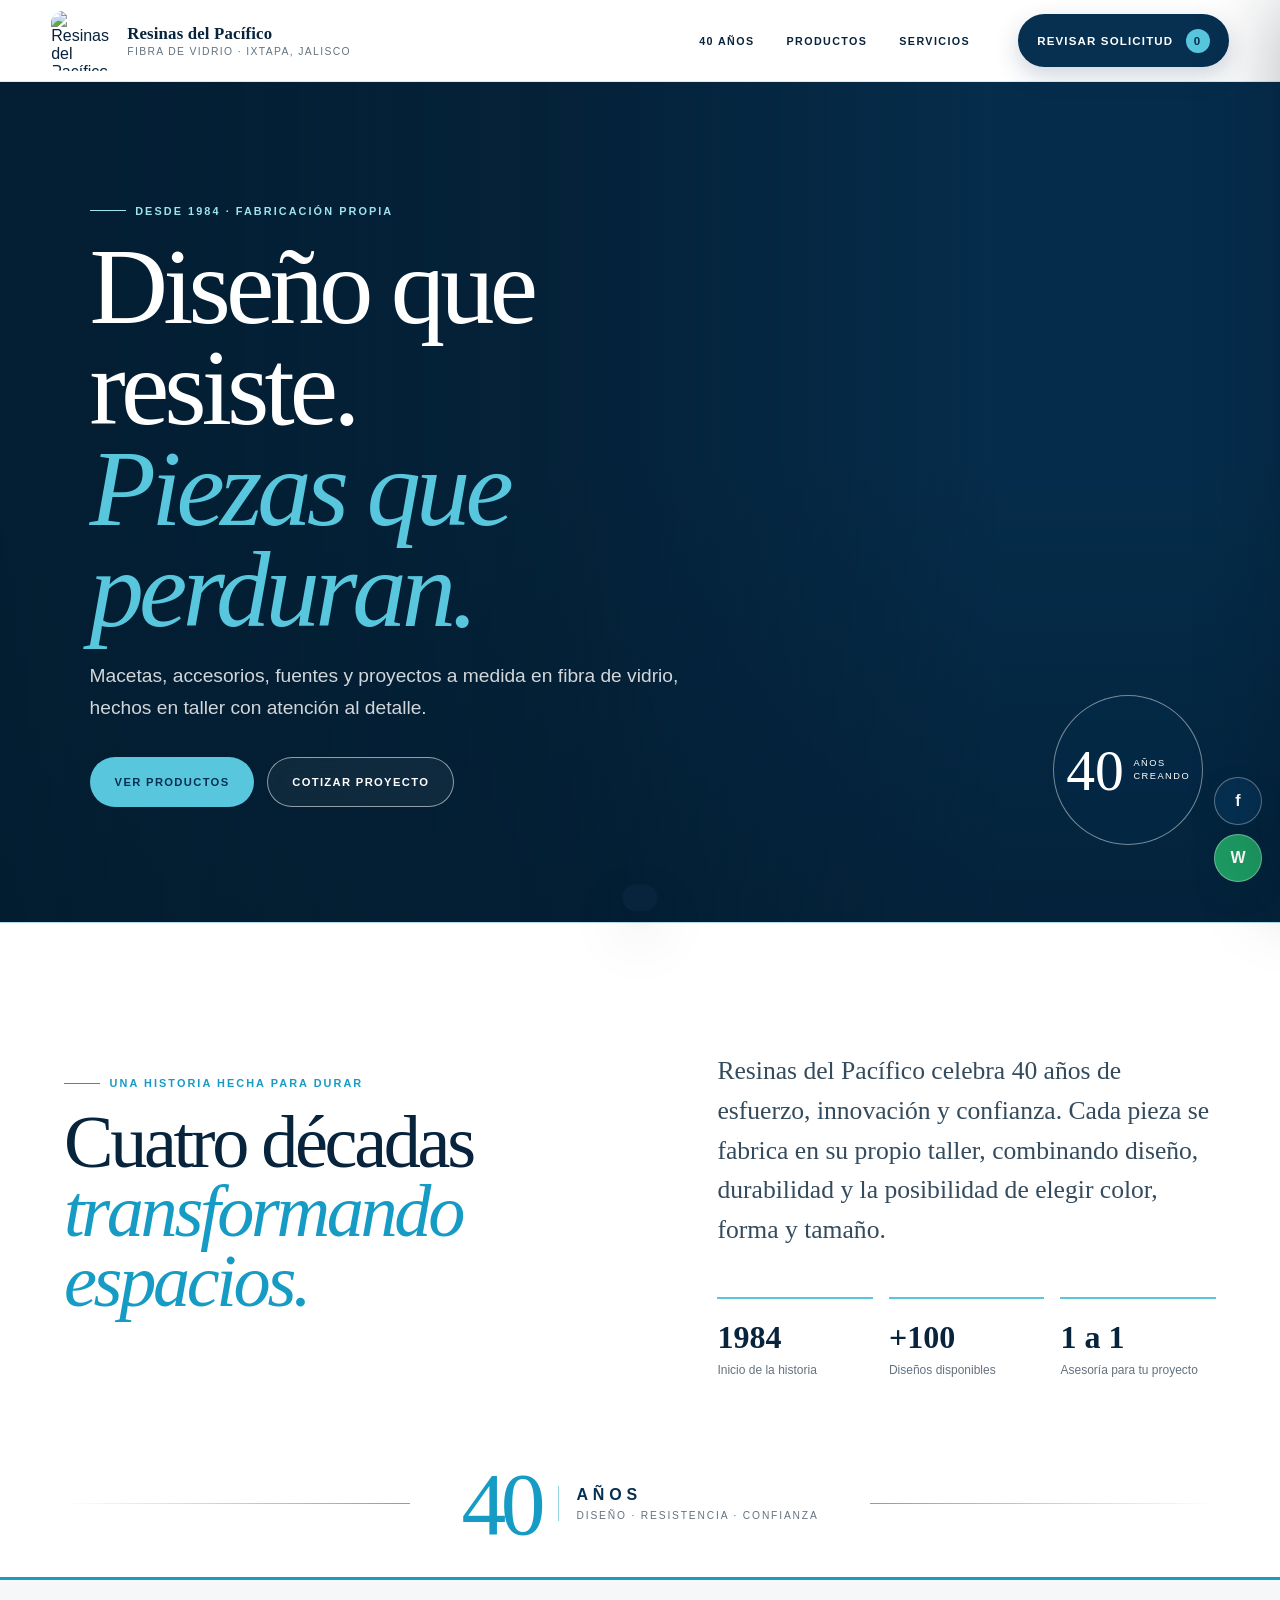
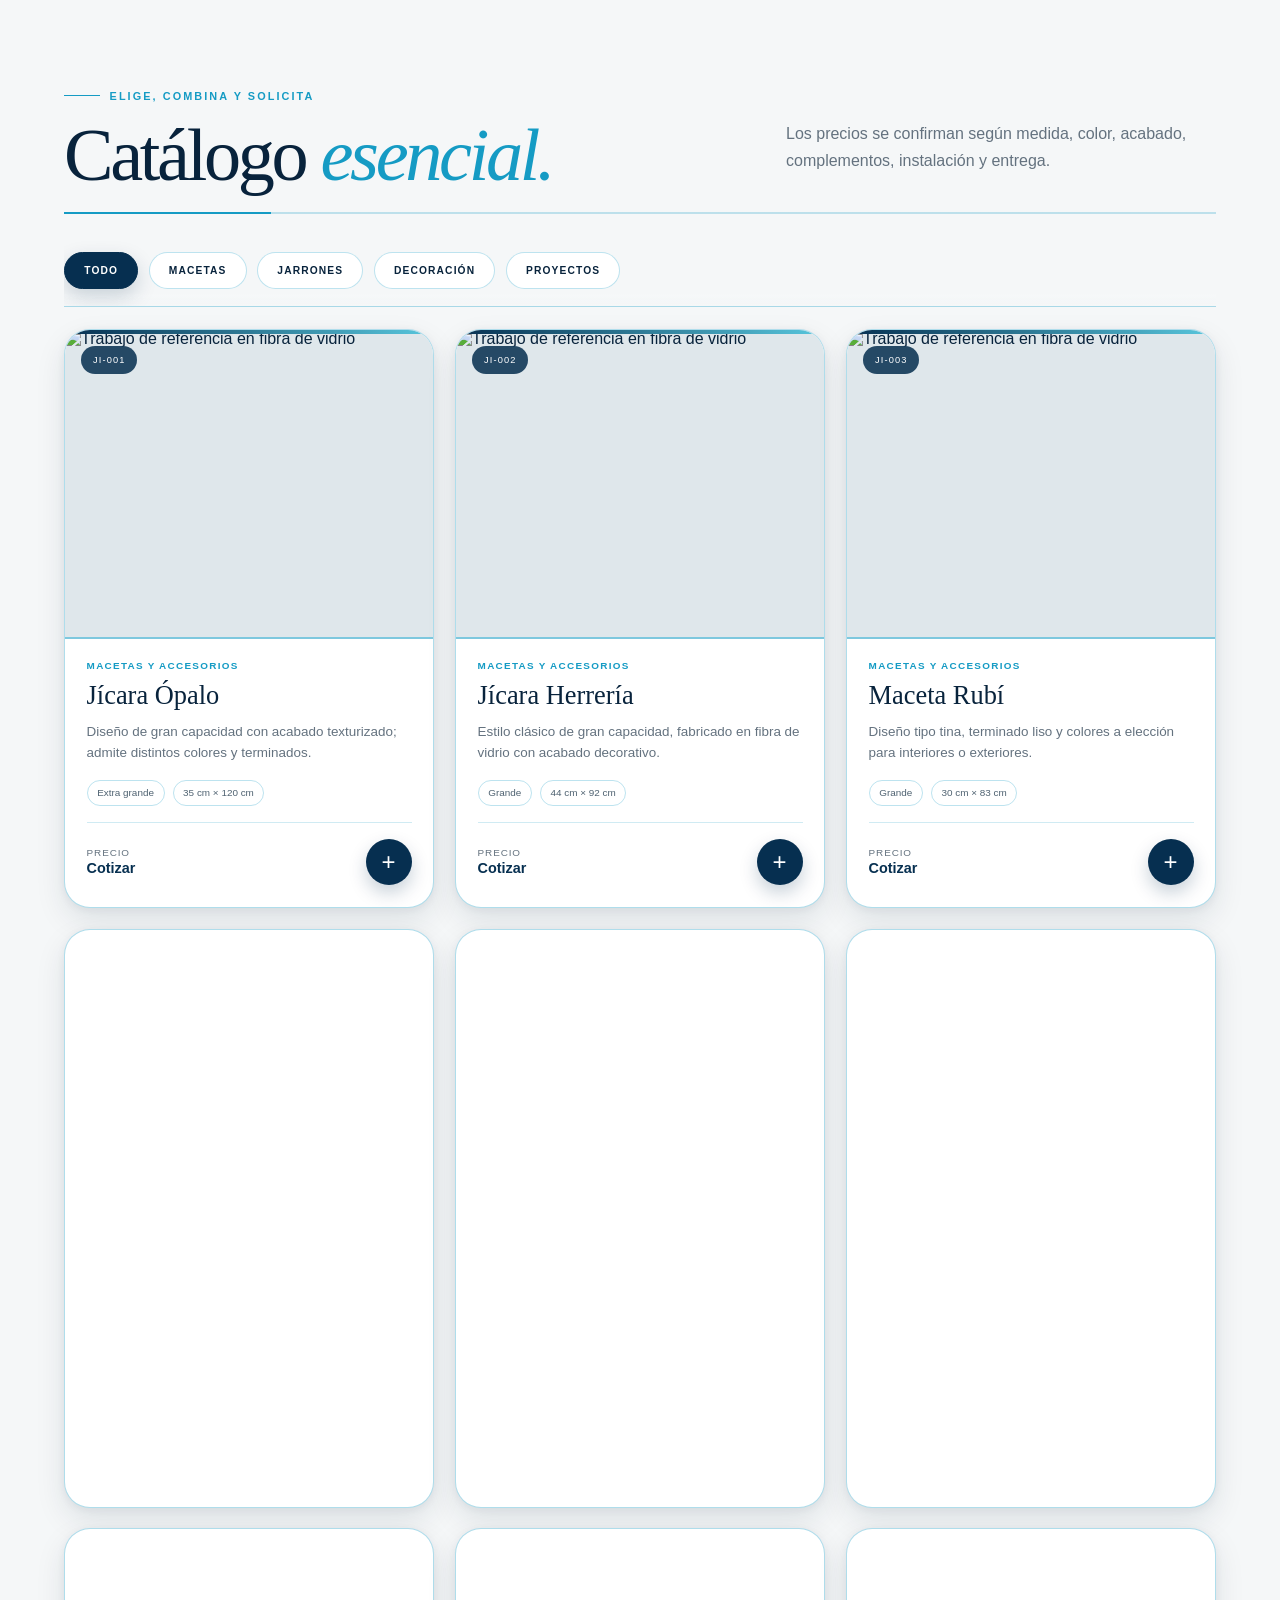
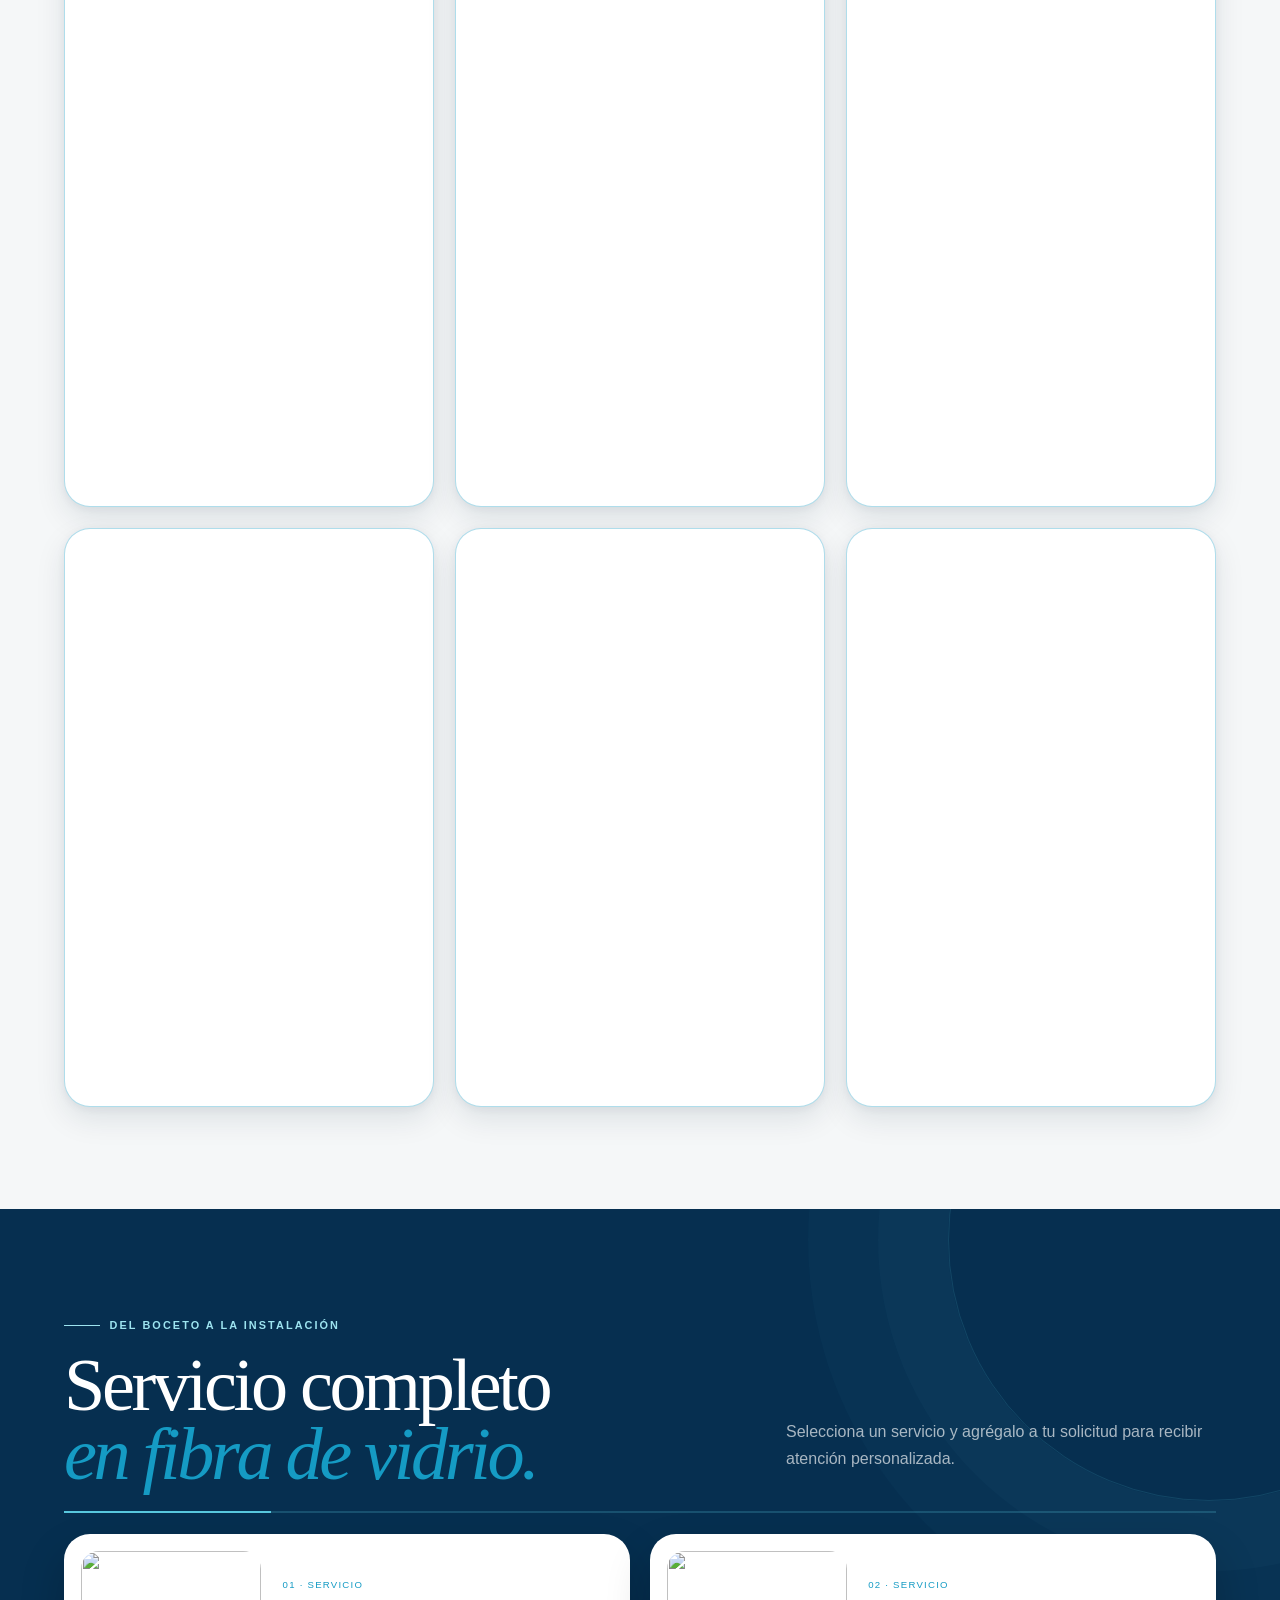
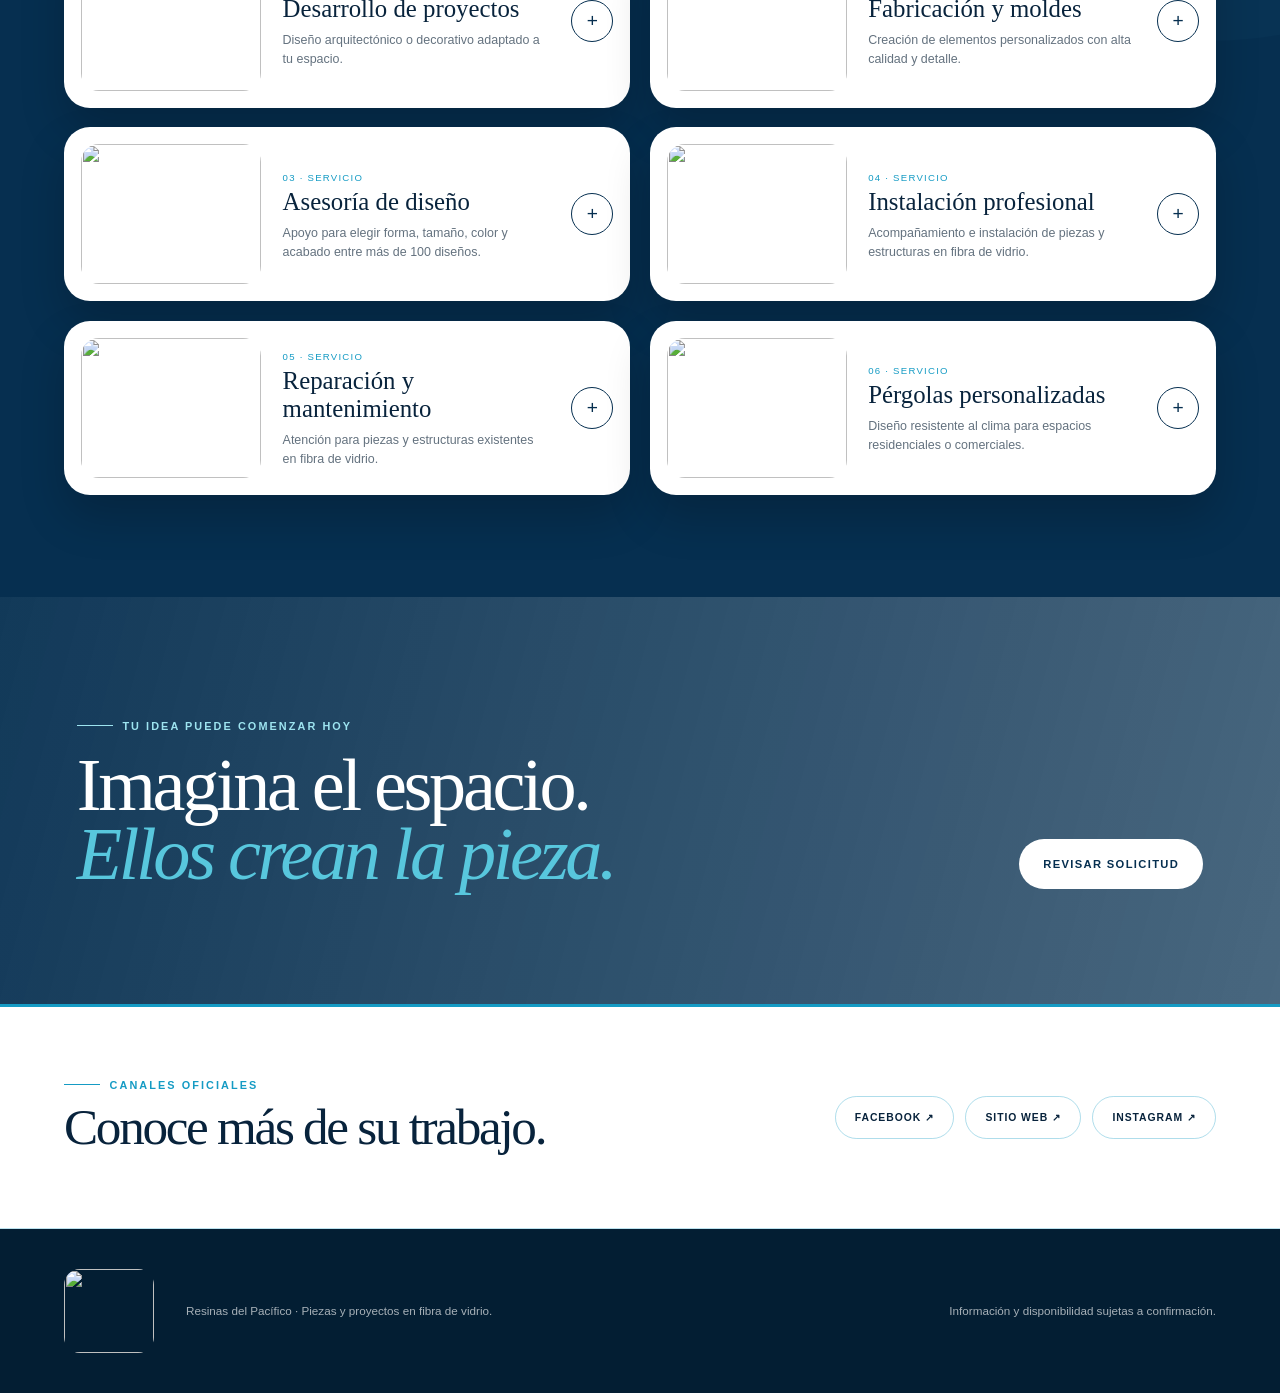
==== index.html @ a26bb63d "Add files via upload" ====
<!doctype html>
<html lang="es">
<head>
  <meta charset="utf-8">
  <meta name="viewport" content="width=device-width,initial-scale=1,viewport-fit=cover">
  <meta name="theme-color" content="#062f50">
  <meta name="description" content="Catálogo de productos y servicios en fibra de vidrio de Resinas del Pacífico.">
  <title>Resinas del Pacífico | Catálogo</title>
  <link rel="manifest" href="manifest.webmanifest">
  <link rel="apple-touch-icon" href="assets/apple-touch-icon.png">
  <link rel="icon" href="assets/icon-192.png" type="image/png">
  <link rel="stylesheet" href="styles.css">
</head>
<body>
  <a class="skip-link" href="#catalogo">Ir al catálogo</a>

  <header class="site-header" id="inicio">
    <a class="brand" href="#inicio" aria-label="Resinas del Pacífico, inicio">
      <img src="assets/logo.jpg" alt="Resinas del Pacífico" width="70" height="65">
      <span><strong>Resinas del Pacífico</strong><small>Fibra de vidrio · Ixtapa, Jalisco</small></span>
    </a>
    <nav aria-label="Navegación principal">
      <a href="#historia">40 años</a>
      <a href="#catalogo">Productos</a>
      <a href="#servicios">Servicios</a>
    </nav>
    <button class="order-trigger" type="button" data-open-cart>
      Revisar solicitud <span class="cart-count" aria-label="productos seleccionados">0</span>
    </button>
  </header>

  <main>
    <section class="hero" aria-labelledby="hero-title">
      <div class="hero-photo" role="img" aria-label="Macetas fabricadas en fibra de vidrio"></div>
      <div class="hero-shade"></div>
      <div class="hero-content reveal">
        <span class="eyebrow light">Desde 1984 · fabricación propia</span>
        <h1 id="hero-title">Diseño que resiste.<br><em>Piezas que perduran.</em></h1>
        <p>Macetas, accesorios, fuentes y proyectos a medida en fibra de vidrio, hechos en taller con atención al detalle.</p>
        <div class="hero-actions">
          <a class="button primary" href="#catalogo">Ver productos</a>
          <a class="button ghost" href="#servicios">Cotizar proyecto</a>
        </div>
      </div>
      <div class="hero-seal" aria-hidden="true"><strong>40</strong><span>años<br>creando</span></div>
    </section>

    <section class="legacy section" id="historia">
      <div class="legacy-heading reveal">
        <span class="eyebrow">Una historia hecha para durar</span>
        <h2>Cuatro décadas<br><em>transformando espacios.</em></h2>
      </div>
      <div class="legacy-copy reveal">
        <p>Resinas del Pacífico celebra 40 años de esfuerzo, innovación y confianza. Cada pieza se fabrica en su propio taller, combinando diseño, durabilidad y la posibilidad de elegir color, forma y tamaño.</p>
        <div class="legacy-metrics">
          <div><strong>1984</strong><span>Inicio de la historia</span></div>
          <div><strong>+100</strong><span>Diseños disponibles</span></div>
          <div><strong>1 a 1</strong><span>Asesoría para tu proyecto</span></div>
        </div>
      </div>
    </section>

    <section class="anniversary-band" aria-label="40 años de Resinas del Pacífico">
      <span class="anniversary-line" aria-hidden="true"></span>
      <div class="anniversary-mark reveal">
        <strong>40</strong>
        <span><b>años</b><small>Diseño · Resistencia · Confianza</small></span>
      </div>
      <span class="anniversary-line" aria-hidden="true"></span>
    </section>

    <section class="catalog section" id="catalogo" aria-labelledby="catalog-title">
      <div class="section-heading reveal">
        <div><span class="eyebrow">Elige, combina y solicita</span><h2 id="catalog-title">Catálogo <em>esencial.</em></h2></div>
        <p>Los precios se confirman según medida, color, acabado, complementos, instalación y entrega.</p>
      </div>
      <div class="category-tabs" role="tablist" aria-label="Filtrar productos">
        <button class="active" type="button" data-filter="todos">Todo</button>
        <button type="button" data-filter="macetas">Macetas</button>
        <button type="button" data-filter="jarrones">Jarrones</button>
        <button type="button" data-filter="decoracion">Decoración</button>
        <button type="button" data-filter="proyectos">Proyectos</button>
      </div>
      <div class="product-grid" id="product-grid" aria-live="polite"></div>
    </section>

    <section class="services section" id="servicios" aria-labelledby="services-title">
      <div class="section-heading inverse reveal">
        <div><span class="eyebrow light">Del boceto a la instalación</span><h2 id="services-title">Servicio completo<br><em>en fibra de vidrio.</em></h2></div>
        <p>Selecciona un servicio y agrégalo a tu solicitud para recibir atención personalizada.</p>
      </div>
      <div class="service-stack" id="service-stack"></div>
    </section>

    <section class="cta-band">
      <div class="reveal"><span class="eyebrow light">Tu idea puede comenzar hoy</span><h2>Imagina el espacio.<br><em>Ellos crean la pieza.</em></h2></div>
      <button class="button white" type="button" data-open-cart>Revisar solicitud</button>
    </section>

    <section class="contact-strip" aria-label="Enlaces oficiales">
      <div><span class="eyebrow">Canales oficiales</span><h2>Conoce más de su trabajo.</h2></div>
      <div class="official-links">
        <a href="https://www.facebook.com/resinasdelpacifico" target="_blank" rel="noopener">Facebook <span aria-hidden="true">↗</span></a>
        <a href="https://resinasdelpacifico.com/" target="_blank" rel="noopener">Sitio web <span aria-hidden="true">↗</span></a>
        <a href="https://www.instagram.com/resinasdelpacifico/" target="_blank" rel="noopener">Instagram <span aria-hidden="true">↗</span></a>
      </div>
    </section>
  </main>

  <footer>
    <img src="assets/logo.jpg" alt="" width="90" height="84">
    <p>Resinas del Pacífico · Piezas y proyectos en fibra de vidrio.</p>
    <p>Información y disponibilidad sujetas a confirmación.</p>
  </footer>

  <div class="floating-links" aria-label="Accesos rápidos">
    <a href="https://www.facebook.com/resinasdelpacifico" target="_blank" rel="noopener" aria-label="Abrir Facebook">f</a>
    <a class="wa" href="https://wa.me/523221200860" target="_blank" rel="noopener" aria-label="Abrir WhatsApp">W</a>
  </div>

  <div class="drawer-backdrop" data-close-cart hidden></div>
  <aside class="cart-drawer" aria-labelledby="cart-title" aria-hidden="true">
    <div class="drawer-head">
      <div><span class="eyebrow">Solicitud de cotización</span><h2 id="cart-title">Revisa tu selección</h2></div>
      <button class="icon-button" type="button" data-close-cart aria-label="Cerrar">×</button>
    </div>
    <div class="drawer-scroll">
      <div class="empty-cart" id="empty-cart">
        <span aria-hidden="true">◇</span>
        <p>Aún no agregas productos o servicios.</p>
        <button type="button" data-close-cart>Explorar catálogo</button>
      </div>
      <div class="cart-items" id="cart-items"></div>
      <div class="quote-total" id="quote-total" hidden><span>Total estimado</span><strong>Sujeto a cotización</strong></div>

      <form id="quote-form">
        <fieldset>
          <legend>¿Cómo quieres recibir tu pedido?</legend>
          <div class="choice-grid">
            <label><input type="radio" name="delivery" value="Recoger en tienda" checked><span>Recoger</span></label>
            <label><input type="radio" name="delivery" value="Entrega a domicilio"><span>Domicilio</span></label>
            <label><input type="radio" name="delivery" value="Proyecto con instalación"><span>Instalación</span></label>
          </div>
        </fieldset>
        <label>Nombre<input name="name" autocomplete="name" required placeholder="¿A nombre de quién?"></label>
        <label>Teléfono<input name="phone" type="tel" autocomplete="tel" required placeholder="Tu número de contacto"></label>
        <label id="address-field" hidden>Dirección de entrega<input name="address" autocomplete="street-address" placeholder="Calle, número y colonia"></label>
        <label>Forma de pago preferida
          <select name="payment" required>
            <option value="Por definir">Por definir</option>
            <option value="Efectivo, sujeto a confirmación">Efectivo</option>
            <option value="Transferencia, sujeta a confirmación">Transferencia</option>
            <option value="Tarjeta, sujeta a confirmación">Tarjeta</option>
          </select>
        </label>
        <label>Observaciones<textarea name="notes" rows="4" placeholder="Color, acabado, medidas, cantidad o detalles del proyecto"></textarea></label>
        <p class="form-note">El negocio confirmará precio, disponibilidad, formas de pago y condiciones de entrega.</p>
        <button class="send-button" type="submit">Enviar solicitud por WhatsApp <span aria-hidden="true">↗</span></button>
      </form>
    </div>
  </aside>

  <div class="toast" id="toast" role="status" aria-live="polite"></div>
  <script src="app.js" defer></script>
</body>
</html>
---- styles.css ----
:root{
  --ink:#08233c;--navy:#062f50;--navy-2:#0b416b;--blue:#159bc4;--cyan:#58c7dd;
  --paper:#f5f7f8;--white:#fff;--line:#d9e1e6;--muted:#64727f;--sand:#d9c5a4;
  --shadow:0 24px 60px rgba(5,38,62,.15),0 8px 20px rgba(5,38,62,.08);
  --soft-shadow:0 12px 30px rgba(8,35,60,.1),0 2px 8px rgba(8,35,60,.06);
  --radius:26px;--serif:Georgia,'Times New Roman',serif;--sans:Arial,Helvetica,sans-serif;
}
*{box-sizing:border-box}
[hidden]{display:none!important}
html{scroll-behavior:smooth;scroll-padding-top:90px}
body{margin:0;background:var(--paper);color:var(--ink);font-family:var(--sans);font-size:16px;-webkit-font-smoothing:antialiased}
body.drawer-open{overflow:hidden}
button,input,select,textarea{font:inherit}
button,a{-webkit-tap-highlight-color:transparent}
a{color:inherit}
.skip-link{position:fixed;z-index:999;left:1rem;top:-5rem;background:white;padding:.8rem 1rem;border-radius:10px}.skip-link:focus{top:1rem}
.site-header{height:82px;padding:8px clamp(18px,4vw,64px);display:flex;align-items:center;gap:3rem;position:sticky;top:0;z-index:70;background:rgba(255,255,255,.94);backdrop-filter:blur(18px);border-bottom:1px solid rgba(8,35,60,.1)}
.brand{display:flex;align-items:center;gap:.75rem;text-decoration:none;margin-right:auto;min-width:0}.brand img{width:64px;height:60px;object-fit:contain;border-radius:12px}.brand span{display:grid;gap:.18rem}.brand strong{font-family:var(--serif);font-size:1.05rem;letter-spacing:.01em}.brand small{font-size:.65rem;letter-spacing:.13em;text-transform:uppercase;color:var(--muted)}
.site-header nav{display:flex;gap:2rem}.site-header nav a{text-decoration:none;text-transform:uppercase;letter-spacing:.13em;font-size:.67rem;font-weight:700;position:relative}.site-header nav a:after{content:"";position:absolute;left:0;right:100%;bottom:-8px;height:2px;background:var(--blue);transition:.25s}.site-header nav a:hover:after{right:0}
.order-trigger{border:0;border-radius:999px;padding:.9rem 1.2rem;background:var(--navy);color:white;font-size:.72rem;text-transform:uppercase;letter-spacing:.1em;font-weight:700;cursor:pointer;box-shadow:0 9px 24px rgba(6,47,80,.2)}.cart-count{display:inline-grid;place-items:center;background:var(--cyan);color:var(--navy);width:24px;height:24px;border-radius:50%;margin-left:.5rem}
.hero{min-height:calc(100svh - 82px);position:relative;display:flex;align-items:flex-end;overflow:hidden;background:var(--navy)}
.hero-photo{position:absolute;inset:0;background:url('assets/hero.jpg') center 53%/cover no-repeat;transform:scale(1.04)}
.hero-shade{position:absolute;inset:0;background:linear-gradient(90deg,rgba(3,28,47,.9) 0%,rgba(3,28,47,.7) 45%,rgba(3,28,47,.14) 78%),linear-gradient(0deg,rgba(3,28,47,.6),transparent 55%)}
.hero-content{position:relative;z-index:2;max-width:850px;padding:clamp(4rem,9vw,8rem) clamp(24px,7vw,100px);color:white}
.eyebrow{display:inline-flex;align-items:center;gap:.6rem;color:var(--blue);font-size:.68rem;letter-spacing:.19em;text-transform:uppercase;font-weight:700}.eyebrow:before{content:"";width:36px;height:1px;background:currentColor}.eyebrow.light{color:#9de4f0}
h1,h2{font-family:var(--serif);font-weight:400;line-height:.93;letter-spacing:-.045em;margin:1.2rem 0}h1{font-size:clamp(3.7rem,8.5vw,8.4rem)}h2{font-size:clamp(2.8rem,5.8vw,5.8rem)}h1 em,h2 em{font-weight:400;color:var(--cyan)}
.hero-content p{font-size:clamp(1rem,1.5vw,1.25rem);line-height:1.7;max-width:620px;color:rgba(255,255,255,.82)}
.hero-actions{display:flex;gap:.8rem;flex-wrap:wrap;margin-top:2rem}.button{min-height:50px;display:inline-flex;align-items:center;justify-content:center;padding:0 1.5rem;border:1px solid transparent;border-radius:999px;text-decoration:none;text-transform:uppercase;letter-spacing:.12em;font-size:.7rem;font-weight:700;cursor:pointer}.button.primary{background:var(--cyan);color:var(--navy)}.button.ghost{border-color:rgba(255,255,255,.55);color:white;background:rgba(255,255,255,.05);backdrop-filter:blur(8px)}.button.white{background:white;color:var(--navy);border:0}
.hero-seal{position:absolute;z-index:3;right:6vw;bottom:6vw;width:150px;height:150px;border:1px solid rgba(255,255,255,.45);border-radius:50%;display:flex;align-items:center;justify-content:center;gap:.6rem;color:white;backdrop-filter:blur(6px);background:rgba(6,47,80,.28);animation:float 5s ease-in-out infinite}.hero-seal strong{font-family:var(--serif);font-size:3.6rem;font-weight:400;line-height:1}.hero-seal span{font-size:.58rem;text-transform:uppercase;letter-spacing:.16em;line-height:1.5}
.section{padding:clamp(4.5rem,8vw,7.5rem) clamp(20px,5vw,76px)}
.legacy{display:grid;grid-template-columns:1.05fr .95fr;gap:clamp(3rem,8vw,9rem);align-items:center;background:white;border-top:1px solid rgba(21,155,196,.34);padding-bottom:clamp(2.5rem,4vw,4rem)}.legacy h2 em{color:var(--blue)}.legacy-copy>p{font-family:var(--serif);font-size:clamp(1.25rem,2vw,1.65rem);line-height:1.55;color:#344b5d}.legacy-metrics{display:grid;grid-template-columns:repeat(3,1fr);gap:1rem;margin-top:3rem}.legacy-metrics div{border-top:2px solid var(--cyan);padding-top:1.25rem}.legacy-metrics strong{display:block;font-family:var(--serif);font-size:2rem}.legacy-metrics span{display:block;margin-top:.35rem;color:var(--muted);font-size:.75rem;line-height:1.4}
.anniversary-band{min-height:150px;padding:1.8rem clamp(20px,5vw,76px);display:grid;grid-template-columns:1fr auto 1fr;align-items:center;gap:clamp(1.5rem,4vw,4rem);background:white;border-bottom:3px solid var(--blue);overflow:hidden}.anniversary-line{height:1px;background:linear-gradient(90deg,transparent,rgba(21,155,196,.75))}.anniversary-line:last-child{background:linear-gradient(90deg,rgba(21,155,196,.75),transparent)}.anniversary-mark{display:flex;align-items:center;gap:1.1rem;color:var(--navy)}.anniversary-mark>strong{font-family:var(--serif);font-size:clamp(4.8rem,7vw,7.2rem);font-weight:400;line-height:.8;color:var(--blue);letter-spacing:-.06em}.anniversary-mark>span{display:grid;gap:.42rem;padding-left:1.1rem;border-left:1px solid rgba(21,155,196,.45)}.anniversary-mark b{text-transform:uppercase;font-size:1rem;letter-spacing:.3em}.anniversary-mark small{color:var(--muted);font-size:.64rem;text-transform:uppercase;letter-spacing:.18em;white-space:nowrap}
.section-heading{position:relative;display:grid;grid-template-columns:1.2fr .8fr;gap:3rem;align-items:end;margin-bottom:1.35rem;padding-bottom:1.5rem}.section-heading:after{content:"";position:absolute;left:0;right:0;bottom:0;height:2px;background:linear-gradient(90deg,var(--blue) 0 18%,rgba(21,155,196,.25) 18% 100%)}.section-heading h2{margin-bottom:0}.section-heading h2 em{color:var(--blue)}.section-heading>p{color:var(--muted);line-height:1.7;max-width:430px;justify-self:end}.section-heading.inverse{color:white}.section-heading.inverse:after{background:linear-gradient(90deg,var(--cyan) 0 18%,rgba(88,199,221,.22) 18% 100%)}.section-heading.inverse>p{color:rgba(255,255,255,.65)}
.catalog{background:var(--paper)}
.category-tabs{position:sticky;top:82px;z-index:25;display:flex;gap:.65rem;overflow-x:auto;padding:1rem 0 1.1rem;margin-bottom:1.35rem;border-bottom:1px solid rgba(21,155,196,.34);background:linear-gradient(var(--paper) 82%,transparent);scrollbar-width:none}.category-tabs::-webkit-scrollbar{display:none}.category-tabs button{flex:0 0 auto;border:1px solid rgba(21,155,196,.28);background:white;color:var(--ink);border-radius:999px;padding:.75rem 1.2rem;text-transform:uppercase;letter-spacing:.11em;font-size:.64rem;font-weight:700;cursor:pointer}.category-tabs button.active{background:var(--navy);border-color:var(--navy);color:white;box-shadow:0 8px 20px rgba(6,47,80,.18)}
.product-grid{display:grid;grid-template-columns:repeat(3,minmax(0,1fr));gap:1.3rem;position:relative}
.product-card{position:relative;background:white;border:1px solid rgba(21,155,196,.34);border-radius:var(--radius);overflow:hidden;box-shadow:var(--soft-shadow);display:flex;flex-direction:column;min-height:500px;transition:transform .35s ease,box-shadow .35s ease,border-color .35s ease;content-visibility:auto;contain-intrinsic-size:500px}.product-card:before{content:"";position:absolute;z-index:2;left:0;right:0;top:0;height:4px;background:linear-gradient(90deg,var(--navy),var(--cyan))}.product-card[hidden]{display:none}.product-media{position:relative;aspect-ratio:1.2/1;overflow:hidden;background:#dfe7eb}.product-media img{width:100%;height:100%;display:block;object-fit:cover;transition:transform .6s ease}.product-badge{position:absolute;top:1rem;left:1rem;border-radius:999px;background:rgba(6,47,80,.86);backdrop-filter:blur(8px);color:white;padding:.55rem .75rem;font-size:.58rem;letter-spacing:.12em;text-transform:uppercase}.product-body{padding:1.3rem 1.35rem 1.4rem;border-top:2px solid rgba(21,155,196,.55);display:flex;flex:1;flex-direction:column}.product-kicker{color:var(--blue);font-size:.62rem;text-transform:uppercase;letter-spacing:.13em;font-weight:700}.product-card h3{font-family:var(--serif);font-size:1.65rem;font-weight:400;margin:.6rem 0}.product-description{color:var(--muted);font-size:.84rem;line-height:1.6;margin:0 0 1rem}.product-meta{display:flex;gap:.5rem;flex-wrap:wrap;margin-bottom:1rem}.product-meta span{border:1px solid rgba(21,155,196,.28);border-radius:999px;padding:.4rem .6rem;font-size:.62rem;color:#4f6271}.product-footer{display:flex;align-items:center;justify-content:space-between;gap:1rem;margin-top:auto;padding-top:1rem;border-top:1px solid rgba(21,155,196,.2)}.quote-price{display:grid;gap:.15rem}.quote-price small{color:var(--muted);font-size:.62rem;text-transform:uppercase;letter-spacing:.09em}.quote-price strong{color:var(--navy);font-size:.9rem}.add-button{width:46px;height:46px;border:0;border-radius:50%;background:var(--navy);color:white;font-size:1.5rem;cursor:pointer;box-shadow:0 8px 18px rgba(6,47,80,.22);transition:.25s}.add-button.added{background:var(--blue);transform:rotate(45deg)}
.services{background:var(--navy);position:relative;overflow:clip}.services:before{content:"";position:absolute;width:520px;height:520px;border:1px solid rgba(88,199,221,.15);border-radius:50%;right:-190px;top:-230px;box-shadow:0 0 0 70px rgba(88,199,221,.03),0 0 0 140px rgba(88,199,221,.025)}
.service-stack{position:relative;z-index:2;display:grid;grid-template-columns:repeat(2,1fr);gap:1.2rem}.service-card{--i:0;background:white;border-radius:var(--radius);padding:1rem;display:grid;grid-template-columns:180px 1fr auto;align-items:center;gap:1.35rem;box-shadow:0 22px 45px rgba(0,0,0,.2);border:1px solid rgba(255,255,255,.5)}.service-card img{width:180px;height:140px;object-fit:cover;border-radius:18px}.service-card h3{font-family:var(--serif);font-size:1.55rem;font-weight:400;margin:.2rem 0 .5rem}.service-card p{font-size:.78rem;color:var(--muted);line-height:1.5;margin:0}.service-card button{align-self:center;width:42px;height:42px;border:1px solid var(--navy);border-radius:50%;background:white;color:var(--navy);font-size:1.2rem;cursor:pointer}.service-number{color:var(--blue);font-size:.6rem;letter-spacing:.13em;text-transform:uppercase}
.cta-band{padding:clamp(4.5rem,9vw,8rem) clamp(24px,6vw,90px);background:linear-gradient(105deg,rgba(6,47,80,.95),rgba(6,47,80,.72)),url('assets/producto-02.jpg') center/cover;display:flex;align-items:end;justify-content:space-between;gap:2rem;color:white}.cta-band h2{margin-bottom:0}.cta-band h2 em{color:var(--cyan)}
.contact-strip{padding:4rem clamp(22px,5vw,76px);display:flex;align-items:center;justify-content:space-between;gap:3rem;background:white;border-top:3px solid var(--blue);border-bottom:1px solid rgba(21,155,196,.28)}.contact-strip h2{font-size:clamp(2rem,4vw,3.5rem);margin:.8rem 0}.official-links{display:flex;gap:.7rem;flex-wrap:wrap}.official-links a{border:1px solid rgba(21,155,196,.34);border-radius:999px;padding:.9rem 1.2rem;text-decoration:none;text-transform:uppercase;letter-spacing:.09em;font-size:.65rem;font-weight:700}
footer{padding:2.5rem clamp(22px,5vw,76px);display:flex;align-items:center;gap:2rem;background:#031e33;color:rgba(255,255,255,.65);font-size:.73rem}footer img{border-radius:16px;object-fit:contain}footer p:last-child{margin-left:auto}
.floating-links{position:fixed;z-index:55;right:18px;bottom:18px;display:grid;gap:.55rem}.floating-links a{width:48px;height:48px;display:grid;place-items:center;border-radius:50%;background:var(--navy);color:white;text-decoration:none;font-weight:700;box-shadow:0 12px 25px rgba(5,38,62,.26);border:1px solid rgba(255,255,255,.35)}.floating-links .wa{background:#1d9b62}
.drawer-backdrop{position:fixed;z-index:90;inset:0;background:rgba(3,20,34,.58);backdrop-filter:blur(3px)}.cart-drawer{position:fixed;z-index:100;right:0;top:0;bottom:0;width:min(560px,100%);background:white;box-shadow:-20px 0 70px rgba(3,20,34,.25);transform:translateX(102%);transition:transform .35s cubic-bezier(.2,.8,.2,1);display:flex;flex-direction:column}.cart-drawer.open{transform:translateX(0)}.drawer-head{padding:1.4rem 1.5rem;border-bottom:1px solid var(--line);display:flex;justify-content:space-between;align-items:center;gap:1rem}.drawer-head h2{font-size:2rem;margin:.45rem 0 0}.icon-button{width:44px;height:44px;border:0;border-radius:50%;background:var(--navy);color:white;font-size:1.6rem;cursor:pointer}.drawer-scroll{overflow-y:auto;padding:1.2rem 1.5rem 2rem;overscroll-behavior:contain}.empty-cart{text-align:center;padding:3rem 1rem;color:var(--muted)}.empty-cart span{display:block;font-family:var(--serif);font-size:4rem;color:var(--blue)}.empty-cart button{border:0;background:none;color:var(--navy);text-decoration:underline;cursor:pointer}.cart-item{display:grid;grid-template-columns:72px 1fr auto;gap:1rem;align-items:center;padding:1rem 0;border-bottom:1px solid var(--line)}.cart-item img{width:72px;height:72px;border-radius:14px;object-fit:cover}.cart-item h3{font-family:var(--serif);font-size:1rem;margin:0 0 .3rem}.cart-item small{color:var(--muted)}.qty{display:flex;align-items:center;gap:.55rem}.qty button{width:30px;height:30px;border:1px solid var(--line);background:white;border-radius:50%;cursor:pointer}.remove-item{display:block;border:0;background:none;color:#a33;font-size:.65rem;padding:0;margin-top:.45rem;cursor:pointer}.quote-total{padding:1.1rem 0;display:flex;align-items:center;justify-content:space-between;border-bottom:1px solid var(--line)}.quote-total strong{color:var(--blue)}
#quote-form{display:grid;gap:1rem;padding-top:1.25rem}#quote-form fieldset{border:0;padding:0;margin:0}#quote-form legend{font-family:var(--serif);font-size:1.35rem;margin-bottom:.8rem}.choice-grid{display:grid;grid-template-columns:repeat(3,1fr);gap:.55rem}.choice-grid input{position:absolute;opacity:0;pointer-events:none}.choice-grid span{display:grid;place-items:center;min-height:44px;border:1px solid var(--line);border-radius:12px;font-size:.72rem;font-weight:700;cursor:pointer}.choice-grid input:focus-visible+span{outline:3px solid rgba(21,155,196,.28);outline-offset:2px}.choice-grid input:checked+span{background:var(--navy);border-color:var(--navy);color:white}.drawer-scroll label{display:grid;gap:.45rem;font-size:.72rem;font-weight:700;color:var(--ink)}.drawer-scroll input,.drawer-scroll select,.drawer-scroll textarea{width:100%;border:1px solid #cbd6dc;border-radius:13px;background:#fbfcfc;padding:.85rem .9rem;color:var(--ink);outline:none}.drawer-scroll input:focus,.drawer-scroll select:focus,.drawer-scroll textarea:focus{border-color:var(--blue);box-shadow:0 0 0 3px rgba(21,155,196,.12)}.form-note{font-size:.68rem;color:var(--muted);line-height:1.5;margin:0}.send-button{border:0;border-radius:999px;background:#1d9b62;color:white;padding:1rem;font-weight:700;text-transform:uppercase;letter-spacing:.09em;font-size:.72rem;cursor:pointer;box-shadow:0 12px 26px rgba(29,155,98,.22)}
.toast{position:fixed;z-index:120;left:50%;bottom:24px;transform:translate(-50%,130%);background:var(--ink);color:white;padding:.85rem 1.1rem;border-radius:999px;font-size:.75rem;box-shadow:var(--shadow);transition:.3s}.toast.show{transform:translate(-50%,0)}
.reveal{opacity:0;transform:translateY(24px);transition:opacity .75s ease,transform .75s ease}.reveal.visible{opacity:1;transform:none}
@keyframes float{50%{transform:translateY(-10px)}}
@media (hover:hover){.product-card:hover{transform:translateY(-7px);box-shadow:var(--shadow)}.product-card:hover img{transform:scale(1.045)}.add-button:hover{background:var(--blue);transform:scale(1.06)}.official-links a:hover{background:var(--navy);color:white;border-color:var(--navy)}}
@media (max-width:980px){.site-header nav{display:none}.product-grid{grid-template-columns:repeat(2,minmax(0,1fr))}.service-card{grid-template-columns:120px 1fr auto}.service-card img{width:120px;height:120px}.legacy{grid-template-columns:1fr}.section-heading{grid-template-columns:1fr}.section-heading>p{justify-self:start}.hero-seal{width:120px;height:120px}.hero-seal strong{font-size:2.7rem}}
@media (max-width:720px){
  html{scroll-padding-top:72px}.site-header{height:70px;padding:5px 14px;gap:.5rem}.brand img{width:50px;height:48px}.brand strong{font-size:.86rem}.brand small{display:none}.order-trigger{font-size:0;padding:.55rem}.order-trigger:before{content:"Solicitud";font-size:.62rem}.cart-count{margin-left:.35rem}
  .hero{min-height:calc(100svh - 70px)}.hero-photo{background-position:58% center}.hero-shade{background:linear-gradient(0deg,rgba(3,28,47,.94) 8%,rgba(3,28,47,.55) 68%,rgba(3,28,47,.2))}.hero-content{padding:3.5rem 22px 5rem}.hero-content h1{font-size:clamp(3.5rem,16vw,5.3rem)}.hero-content p{font-size:.98rem}.hero-seal{right:18px;top:24px;bottom:auto;width:100px;height:100px}.hero-seal strong{font-size:2.35rem}
  .section{padding:4.25rem 18px}.legacy{padding-bottom:2.5rem}.legacy-metrics{grid-template-columns:1fr 1fr}.legacy-metrics div:last-child{grid-column:1/-1}.anniversary-band{min-height:118px;padding:1.3rem 18px;gap:1rem}.anniversary-mark{gap:.7rem}.anniversary-mark>strong{font-size:4.3rem}.anniversary-mark>span{padding-left:.75rem}.anniversary-mark b{font-size:.8rem}.anniversary-mark small{white-space:normal;font-size:.5rem;line-height:1.5;letter-spacing:.1em;max-width:130px}.section-heading{gap:1rem;padding-bottom:1.2rem}.section-heading:after{background:linear-gradient(90deg,var(--blue) 0 32%,rgba(21,155,196,.25) 32% 100%)}.section-heading h2{font-size:3.4rem}.category-tabs{top:70px;margin-left:-18px;margin-right:-18px;padding-left:18px;padding-right:18px}
  .product-grid{grid-template-columns:1fr;gap:1rem}.product-card{min-height:0;border-radius:22px}.product-media{aspect-ratio:1.4/1}.product-body{padding:1.15rem}.product-card h3{font-size:1.5rem}
  .service-stack{display:block}.service-card{position:sticky;top:calc(84px + (var(--i) * 10px));grid-template-columns:92px 1fr auto;margin-bottom:1rem;padding:.8rem;transform-origin:top center}.service-card img{width:92px;height:110px}.service-card h3{font-size:1.25rem}.service-card p{font-size:.72rem}.services{padding-bottom:7rem}
  .cta-band{min-height:70svh;align-items:flex-end;flex-direction:column;justify-content:flex-end}.cta-band h2{font-size:3.8rem}.cta-band .button{align-self:flex-start}.contact-strip{align-items:flex-start;flex-direction:column}.official-links{display:grid;width:100%}.official-links a{display:flex;justify-content:space-between}
  footer{align-items:flex-start;flex-wrap:wrap;gap:1rem}footer p{width:calc(100% - 110px)}footer p:last-child{margin-left:110px;margin-top:-2rem}.floating-links{right:12px;bottom:12px}.floating-links a{width:44px;height:44px}
  .drawer-head{padding:1rem}.drawer-scroll{padding:1rem 1rem 2rem}.choice-grid{grid-template-columns:1fr}.cart-item{grid-template-columns:62px 1fr auto}.cart-item img{width:62px;height:62px}
}
@media (max-width:390px){.hero-actions{display:grid}.button{width:100%}.product-media{aspect-ratio:1.2/1}.service-card{grid-template-columns:76px 1fr auto}.service-card img{width:76px;height:100px}.service-card p{display:none}.cta-band h2{font-size:3.25rem}}
@media (prefers-reduced-motion:reduce){html{scroll-behavior:auto}*,*:before,*:after{animation-duration:.01ms!important;animation-iteration-count:1!important;transition-duration:.01ms!important}.reveal{opacity:1;transform:none}}
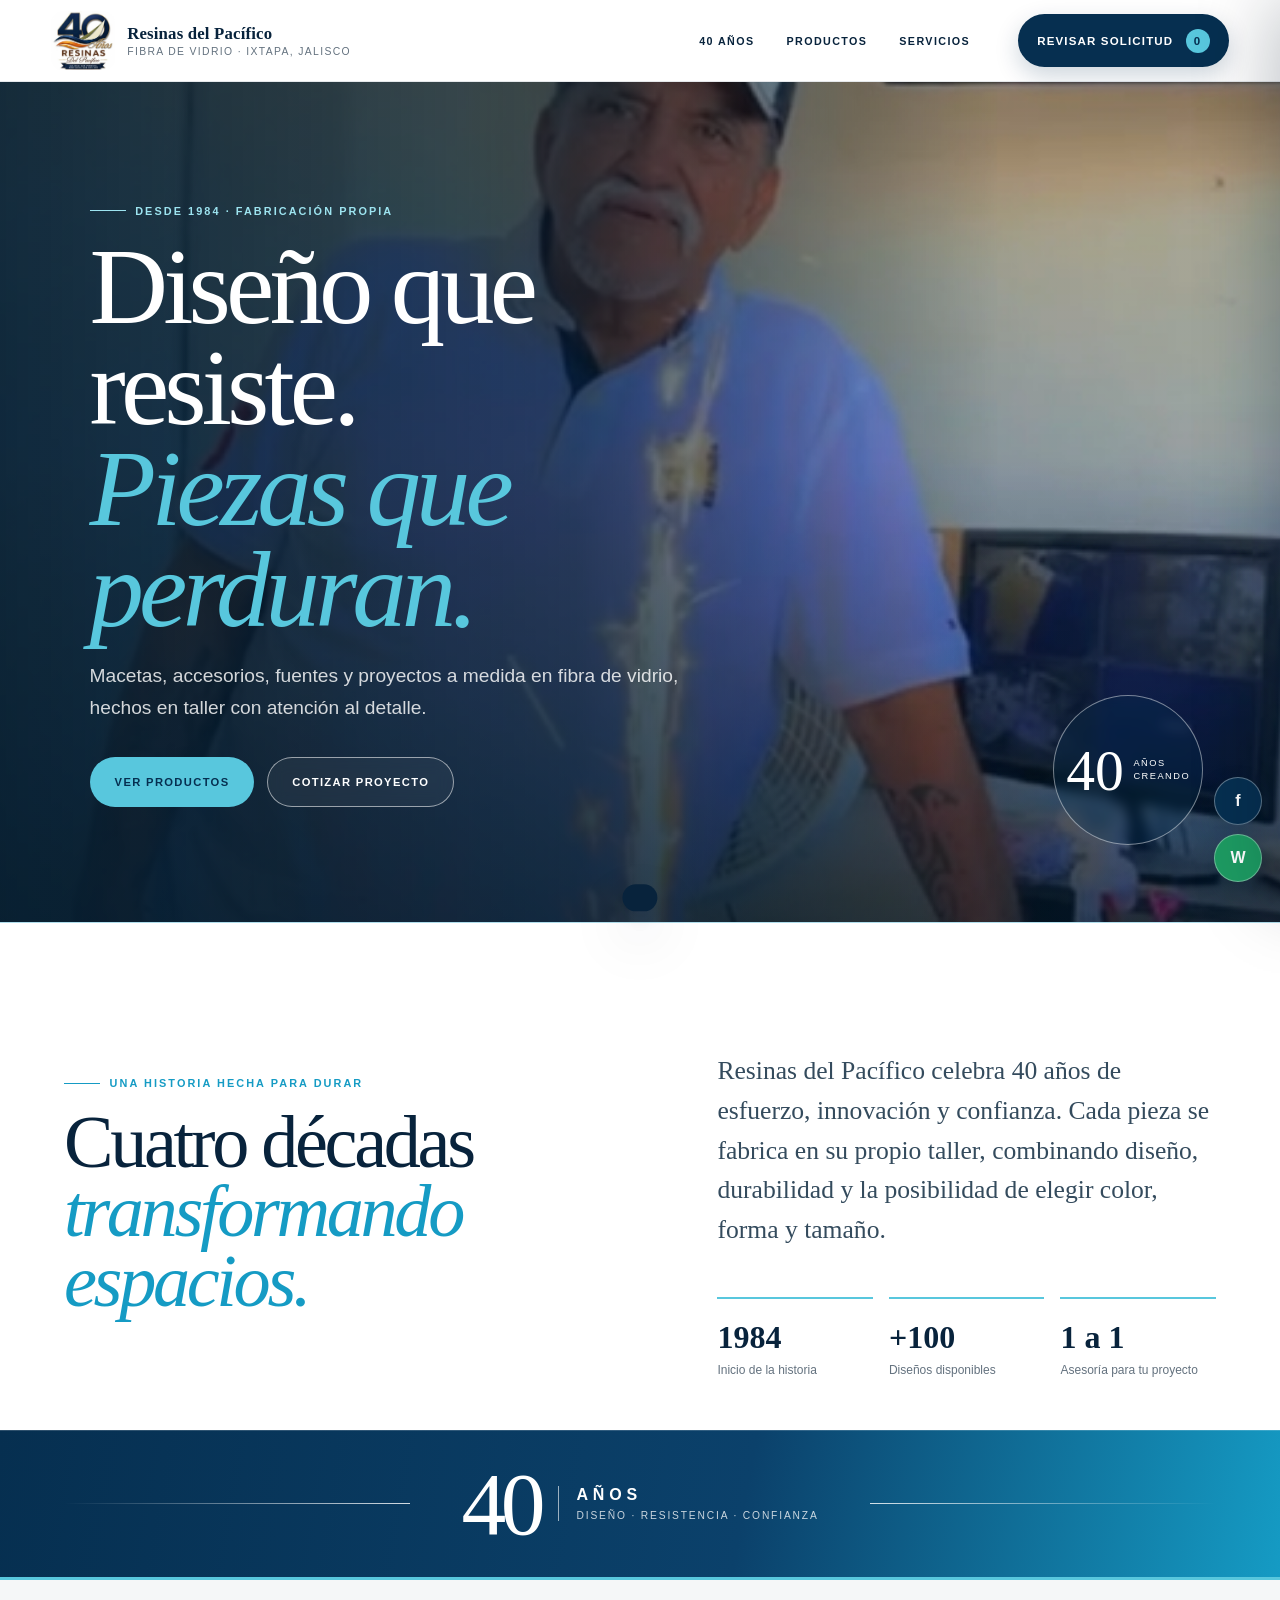
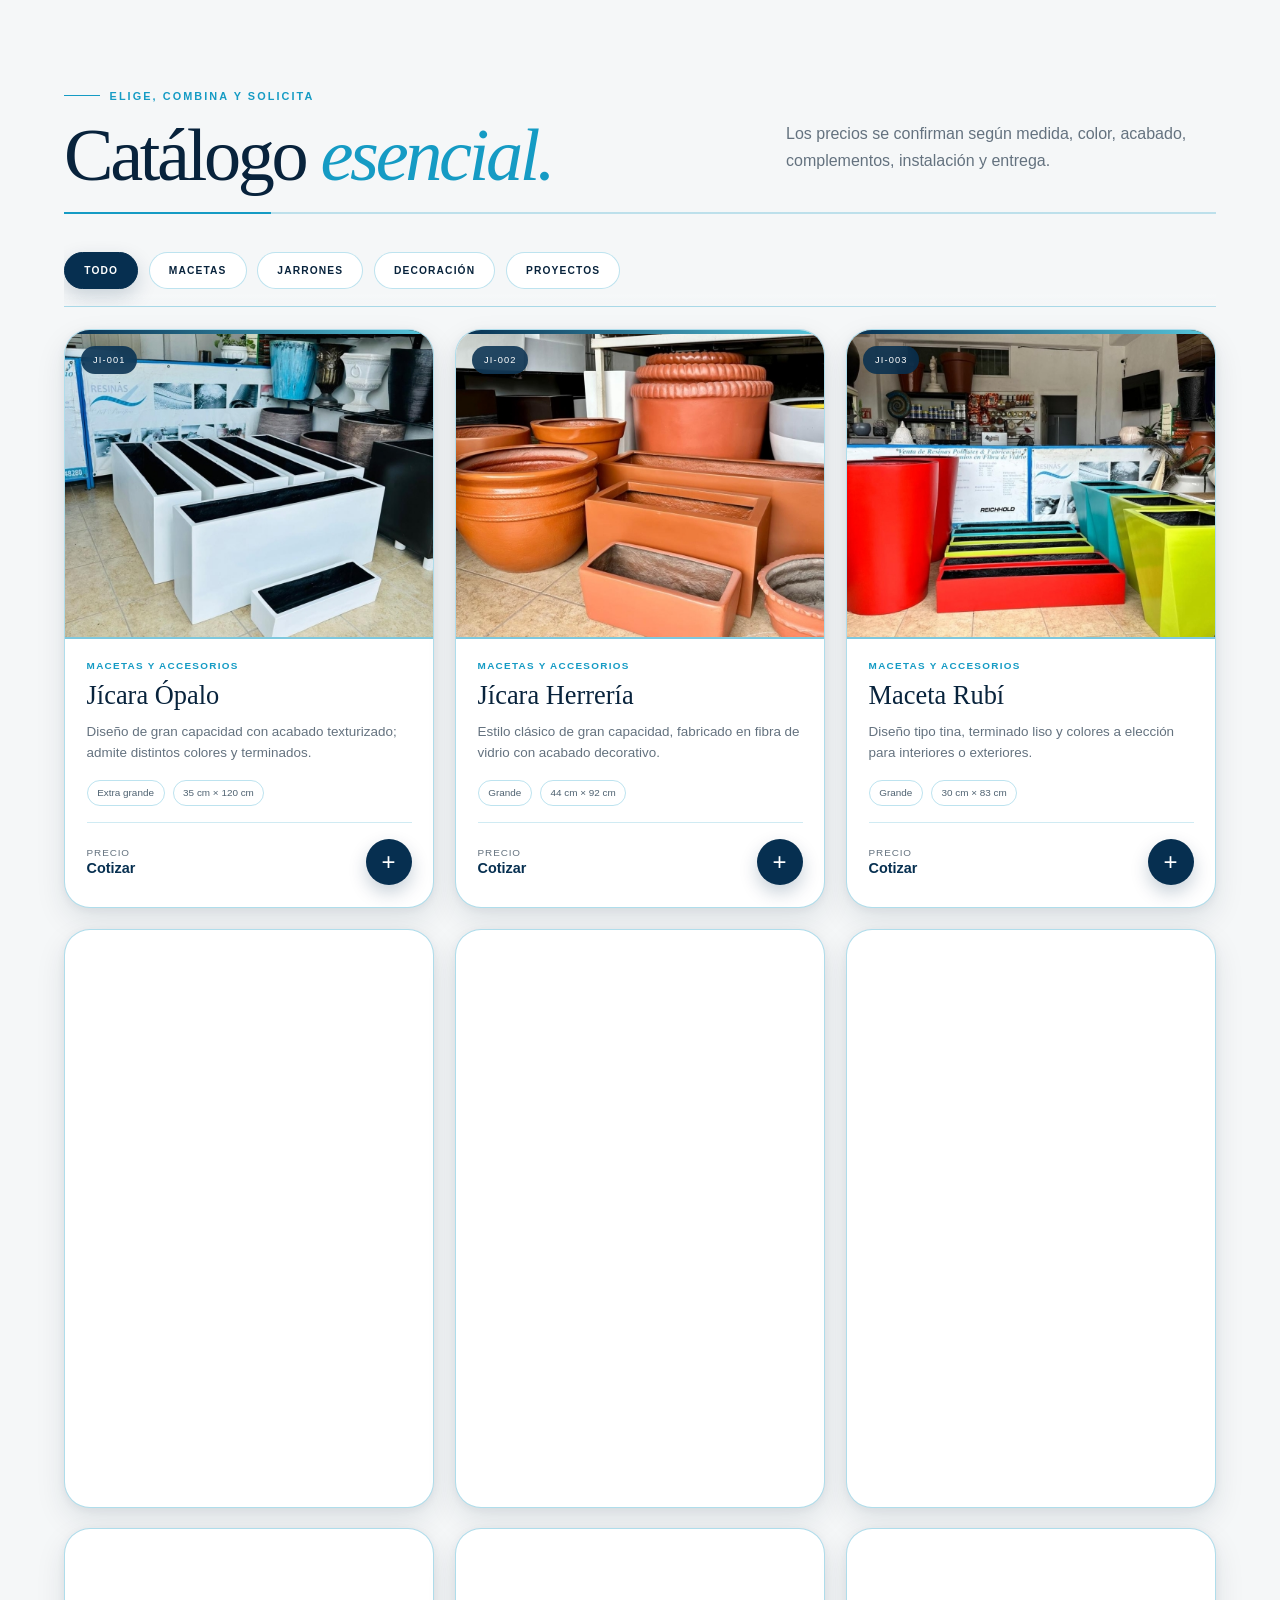
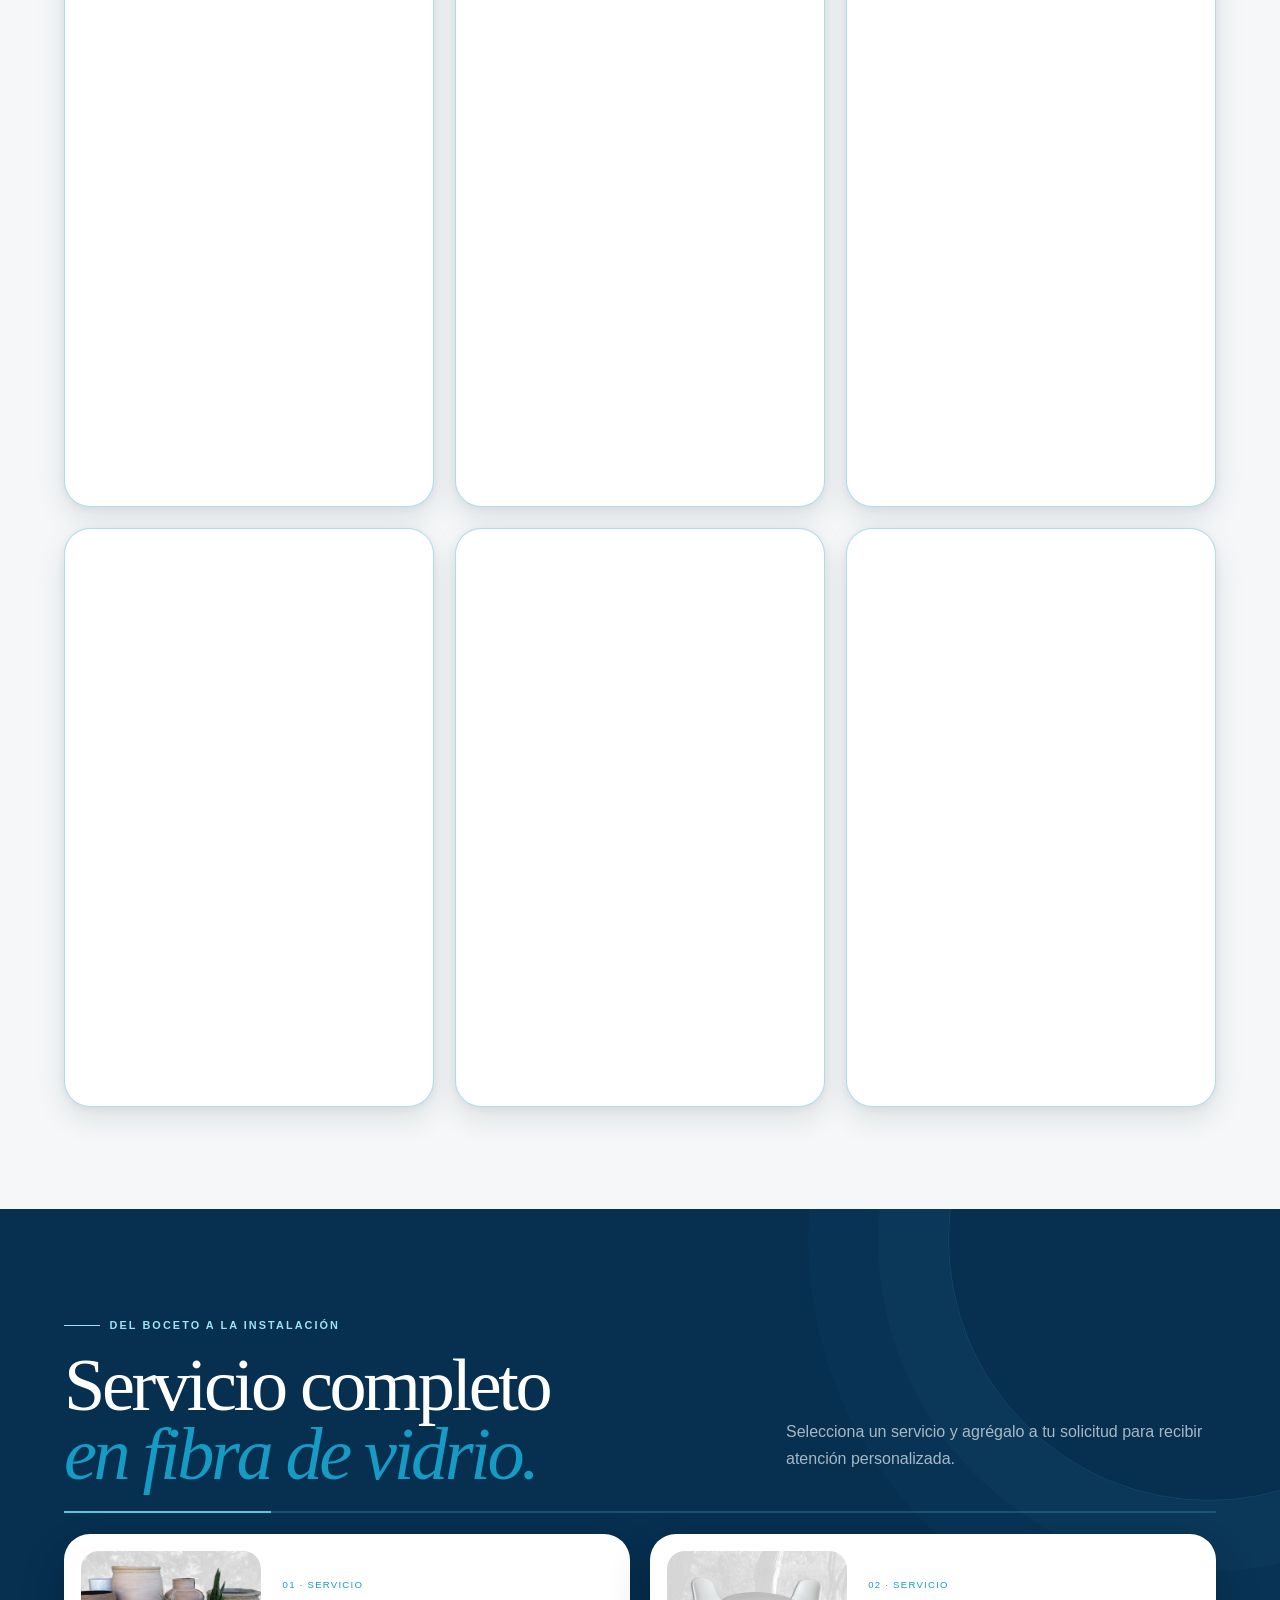
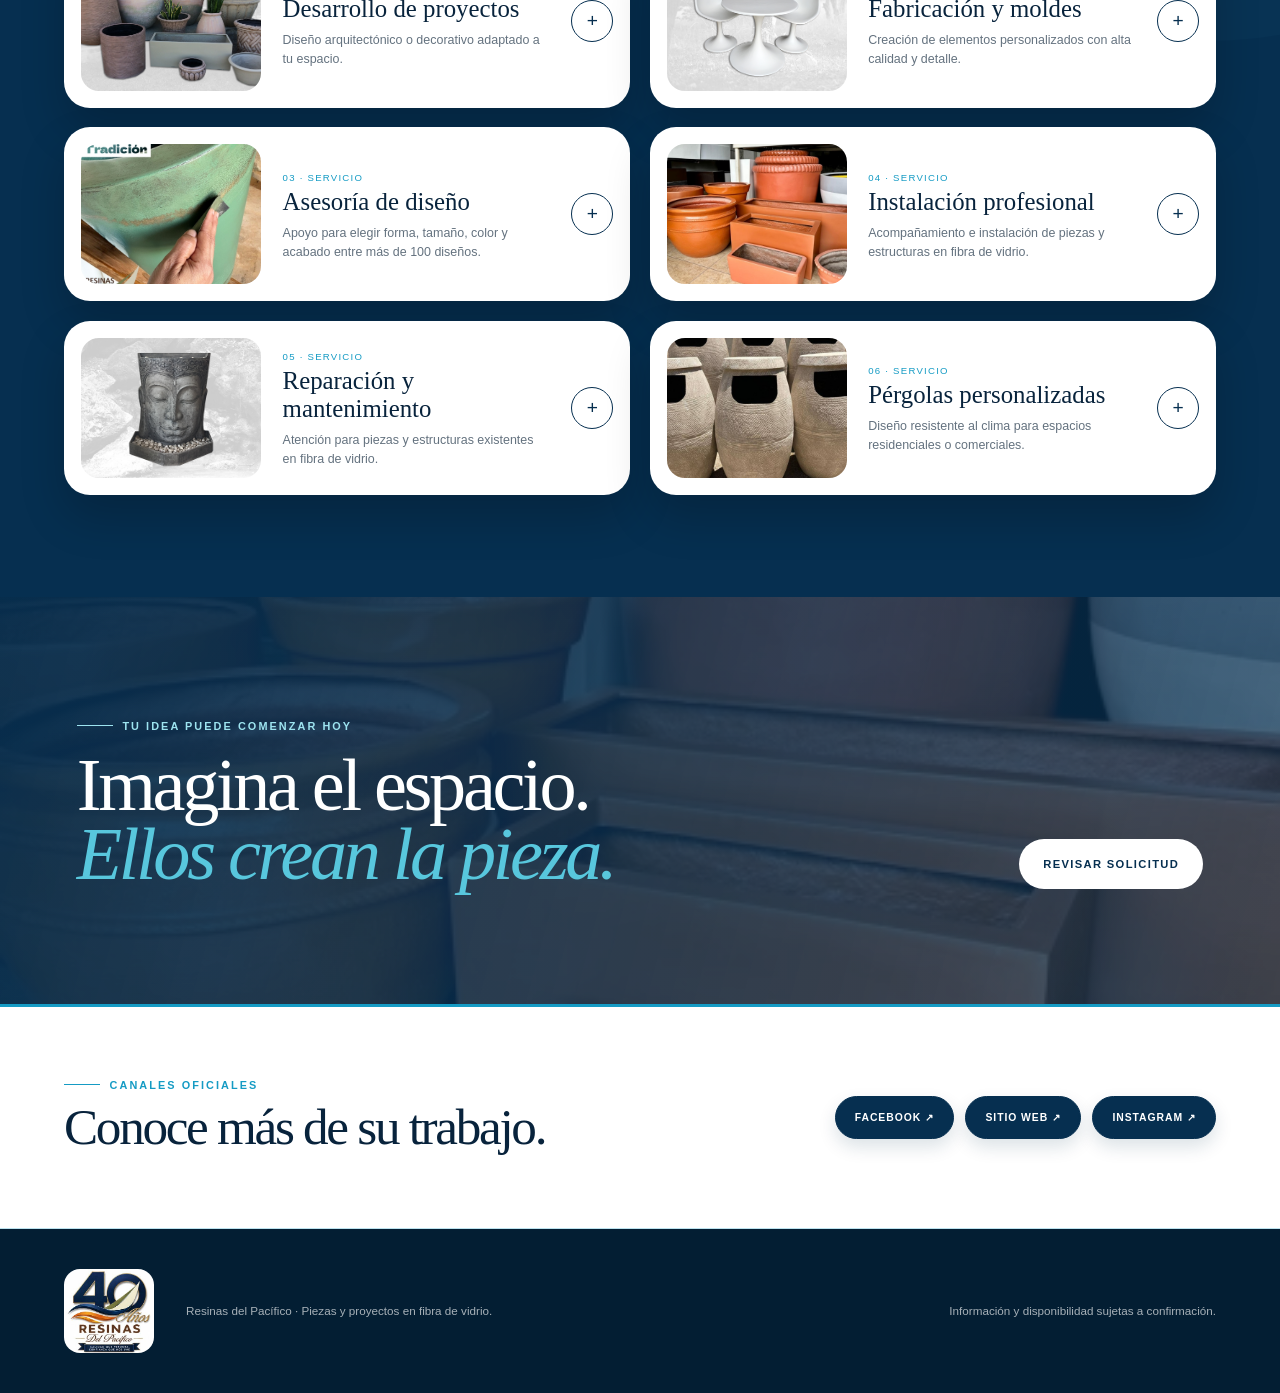
==== commit 421f753b: "Add files via upload" ====
--- a/index.html
+++ b/index.html
@@ -9,7 +9,7 @@
   <link rel="manifest" href="manifest.webmanifest">
   <link rel="apple-touch-icon" href="assets/apple-touch-icon.png">
   <link rel="icon" href="assets/icon-192.png" type="image/png">
-  <link rel="stylesheet" href="styles.css">
+  <link rel="stylesheet" href="styles.css?v=6">
 </head>
 <body>
   <a class="skip-link" href="#catalogo">Ir al catálogo</a>
--- a/styles.css
+++ b/styles.css
@@ -19,7 +19,7 @@
 .site-header nav{display:flex;gap:2rem}.site-header nav a{text-decoration:none;text-transform:uppercase;letter-spacing:.13em;font-size:.67rem;font-weight:700;position:relative}.site-header nav a:after{content:"";position:absolute;left:0;right:100%;bottom:-8px;height:2px;background:var(--blue);transition:.25s}.site-header nav a:hover:after{right:0}
 .order-trigger{border:0;border-radius:999px;padding:.9rem 1.2rem;background:var(--navy);color:white;font-size:.72rem;text-transform:uppercase;letter-spacing:.1em;font-weight:700;cursor:pointer;box-shadow:0 9px 24px rgba(6,47,80,.2)}.cart-count{display:inline-grid;place-items:center;background:var(--cyan);color:var(--navy);width:24px;height:24px;border-radius:50%;margin-left:.5rem}
 .hero{min-height:calc(100svh - 82px);position:relative;display:flex;align-items:flex-end;overflow:hidden;background:var(--navy)}
-.hero-photo{position:absolute;inset:0;background:url('assets/hero.jpg') center 53%/cover no-repeat;transform:scale(1.04)}
+.hero-photo{position:absolute;inset:0;background:url('assets/hero.jpg') center 28%/cover no-repeat;transform:scale(1.04)}
 .hero-shade{position:absolute;inset:0;background:linear-gradient(90deg,rgba(3,28,47,.9) 0%,rgba(3,28,47,.7) 45%,rgba(3,28,47,.14) 78%),linear-gradient(0deg,rgba(3,28,47,.6),transparent 55%)}
 .hero-content{position:relative;z-index:2;max-width:850px;padding:clamp(4rem,9vw,8rem) clamp(24px,7vw,100px);color:white}
 .eyebrow{display:inline-flex;align-items:center;gap:.6rem;color:var(--blue);font-size:.68rem;letter-spacing:.19em;text-transform:uppercase;font-weight:700}.eyebrow:before{content:"";width:36px;height:1px;background:currentColor}.eyebrow.light{color:#9de4f0}
@@ -29,7 +29,7 @@
 .hero-seal{position:absolute;z-index:3;right:6vw;bottom:6vw;width:150px;height:150px;border:1px solid rgba(255,255,255,.45);border-radius:50%;display:flex;align-items:center;justify-content:center;gap:.6rem;color:white;backdrop-filter:blur(6px);background:rgba(6,47,80,.28);animation:float 5s ease-in-out infinite}.hero-seal strong{font-family:var(--serif);font-size:3.6rem;font-weight:400;line-height:1}.hero-seal span{font-size:.58rem;text-transform:uppercase;letter-spacing:.16em;line-height:1.5}
 .section{padding:clamp(4.5rem,8vw,7.5rem) clamp(20px,5vw,76px)}
 .legacy{display:grid;grid-template-columns:1.05fr .95fr;gap:clamp(3rem,8vw,9rem);align-items:center;background:white;border-top:1px solid rgba(21,155,196,.34);padding-bottom:clamp(2.5rem,4vw,4rem)}.legacy h2 em{color:var(--blue)}.legacy-copy>p{font-family:var(--serif);font-size:clamp(1.25rem,2vw,1.65rem);line-height:1.55;color:#344b5d}.legacy-metrics{display:grid;grid-template-columns:repeat(3,1fr);gap:1rem;margin-top:3rem}.legacy-metrics div{border-top:2px solid var(--cyan);padding-top:1.25rem}.legacy-metrics strong{display:block;font-family:var(--serif);font-size:2rem}.legacy-metrics span{display:block;margin-top:.35rem;color:var(--muted);font-size:.75rem;line-height:1.4}
-.anniversary-band{min-height:150px;padding:1.8rem clamp(20px,5vw,76px);display:grid;grid-template-columns:1fr auto 1fr;align-items:center;gap:clamp(1.5rem,4vw,4rem);background:white;border-bottom:3px solid var(--blue);overflow:hidden}.anniversary-line{height:1px;background:linear-gradient(90deg,transparent,rgba(21,155,196,.75))}.anniversary-line:last-child{background:linear-gradient(90deg,rgba(21,155,196,.75),transparent)}.anniversary-mark{display:flex;align-items:center;gap:1.1rem;color:var(--navy)}.anniversary-mark>strong{font-family:var(--serif);font-size:clamp(4.8rem,7vw,7.2rem);font-weight:400;line-height:.8;color:var(--blue);letter-spacing:-.06em}.anniversary-mark>span{display:grid;gap:.42rem;padding-left:1.1rem;border-left:1px solid rgba(21,155,196,.45)}.anniversary-mark b{text-transform:uppercase;font-size:1rem;letter-spacing:.3em}.anniversary-mark small{color:var(--muted);font-size:.64rem;text-transform:uppercase;letter-spacing:.18em;white-space:nowrap}
+.anniversary-band{min-height:150px;padding:1.8rem clamp(20px,5vw,76px);display:grid;grid-template-columns:1fr auto 1fr;align-items:center;gap:clamp(1.5rem,4vw,4rem);background:linear-gradient(100deg,var(--navy) 0%,var(--navy-2) 58%,var(--blue) 100%);border-bottom:3px solid var(--cyan);overflow:hidden;box-shadow:inset 0 1px rgba(255,255,255,.16)}.anniversary-line{height:1px;background:linear-gradient(90deg,transparent,rgba(255,255,255,.82))}.anniversary-line:last-child{background:linear-gradient(90deg,rgba(255,255,255,.82),transparent)}.anniversary-mark{display:flex;align-items:center;gap:1.1rem;color:white}.anniversary-mark>strong{font-family:var(--serif);font-size:clamp(4.8rem,7vw,7.2rem);font-weight:400;line-height:.8;color:white;letter-spacing:-.06em}.anniversary-mark>span{display:grid;gap:.42rem;padding-left:1.1rem;border-left:1px solid rgba(255,255,255,.6)}.anniversary-mark b{text-transform:uppercase;font-size:1rem;letter-spacing:.3em;color:white}.anniversary-mark small{color:rgba(255,255,255,.78);font-size:.64rem;text-transform:uppercase;letter-spacing:.18em;white-space:nowrap}
 .section-heading{position:relative;display:grid;grid-template-columns:1.2fr .8fr;gap:3rem;align-items:end;margin-bottom:1.35rem;padding-bottom:1.5rem}.section-heading:after{content:"";position:absolute;left:0;right:0;bottom:0;height:2px;background:linear-gradient(90deg,var(--blue) 0 18%,rgba(21,155,196,.25) 18% 100%)}.section-heading h2{margin-bottom:0}.section-heading h2 em{color:var(--blue)}.section-heading>p{color:var(--muted);line-height:1.7;max-width:430px;justify-self:end}.section-heading.inverse{color:white}.section-heading.inverse:after{background:linear-gradient(90deg,var(--cyan) 0 18%,rgba(88,199,221,.22) 18% 100%)}.section-heading.inverse>p{color:rgba(255,255,255,.65)}
 .catalog{background:var(--paper)}
 .category-tabs{position:sticky;top:82px;z-index:25;display:flex;gap:.65rem;overflow-x:auto;padding:1rem 0 1.1rem;margin-bottom:1.35rem;border-bottom:1px solid rgba(21,155,196,.34);background:linear-gradient(var(--paper) 82%,transparent);scrollbar-width:none}.category-tabs::-webkit-scrollbar{display:none}.category-tabs button{flex:0 0 auto;border:1px solid rgba(21,155,196,.28);background:white;color:var(--ink);border-radius:999px;padding:.75rem 1.2rem;text-transform:uppercase;letter-spacing:.11em;font-size:.64rem;font-weight:700;cursor:pointer}.category-tabs button.active{background:var(--navy);border-color:var(--navy);color:white;box-shadow:0 8px 20px rgba(6,47,80,.18)}
@@ -38,7 +38,7 @@
 .services{background:var(--navy);position:relative;overflow:clip}.services:before{content:"";position:absolute;width:520px;height:520px;border:1px solid rgba(88,199,221,.15);border-radius:50%;right:-190px;top:-230px;box-shadow:0 0 0 70px rgba(88,199,221,.03),0 0 0 140px rgba(88,199,221,.025)}
 .service-stack{position:relative;z-index:2;display:grid;grid-template-columns:repeat(2,1fr);gap:1.2rem}.service-card{--i:0;background:white;border-radius:var(--radius);padding:1rem;display:grid;grid-template-columns:180px 1fr auto;align-items:center;gap:1.35rem;box-shadow:0 22px 45px rgba(0,0,0,.2);border:1px solid rgba(255,255,255,.5)}.service-card img{width:180px;height:140px;object-fit:cover;border-radius:18px}.service-card h3{font-family:var(--serif);font-size:1.55rem;font-weight:400;margin:.2rem 0 .5rem}.service-card p{font-size:.78rem;color:var(--muted);line-height:1.5;margin:0}.service-card button{align-self:center;width:42px;height:42px;border:1px solid var(--navy);border-radius:50%;background:white;color:var(--navy);font-size:1.2rem;cursor:pointer}.service-number{color:var(--blue);font-size:.6rem;letter-spacing:.13em;text-transform:uppercase}
 .cta-band{padding:clamp(4.5rem,9vw,8rem) clamp(24px,6vw,90px);background:linear-gradient(105deg,rgba(6,47,80,.95),rgba(6,47,80,.72)),url('assets/producto-02.jpg') center/cover;display:flex;align-items:end;justify-content:space-between;gap:2rem;color:white}.cta-band h2{margin-bottom:0}.cta-band h2 em{color:var(--cyan)}
-.contact-strip{padding:4rem clamp(22px,5vw,76px);display:flex;align-items:center;justify-content:space-between;gap:3rem;background:white;border-top:3px solid var(--blue);border-bottom:1px solid rgba(21,155,196,.28)}.contact-strip h2{font-size:clamp(2rem,4vw,3.5rem);margin:.8rem 0}.official-links{display:flex;gap:.7rem;flex-wrap:wrap}.official-links a{border:1px solid rgba(21,155,196,.34);border-radius:999px;padding:.9rem 1.2rem;text-decoration:none;text-transform:uppercase;letter-spacing:.09em;font-size:.65rem;font-weight:700}
+.contact-strip{padding:4rem clamp(22px,5vw,76px);display:flex;align-items:center;justify-content:space-between;gap:3rem;background:white;border-top:3px solid var(--blue);border-bottom:1px solid rgba(21,155,196,.28)}.contact-strip h2{font-size:clamp(2rem,4vw,3.5rem);margin:.8rem 0}.official-links{display:flex;gap:.7rem;flex-wrap:wrap}.official-links a{border:1px solid var(--navy);border-radius:999px;padding:.9rem 1.2rem;background:var(--navy);color:white;box-shadow:0 8px 18px rgba(6,47,80,.14);text-decoration:none;text-transform:uppercase;letter-spacing:.09em;font-size:.65rem;font-weight:700}
 footer{padding:2.5rem clamp(22px,5vw,76px);display:flex;align-items:center;gap:2rem;background:#031e33;color:rgba(255,255,255,.65);font-size:.73rem}footer img{border-radius:16px;object-fit:contain}footer p:last-child{margin-left:auto}
 .floating-links{position:fixed;z-index:55;right:18px;bottom:18px;display:grid;gap:.55rem}.floating-links a{width:48px;height:48px;display:grid;place-items:center;border-radius:50%;background:var(--navy);color:white;text-decoration:none;font-weight:700;box-shadow:0 12px 25px rgba(5,38,62,.26);border:1px solid rgba(255,255,255,.35)}.floating-links .wa{background:#1d9b62}
 .drawer-backdrop{position:fixed;z-index:90;inset:0;background:rgba(3,20,34,.58);backdrop-filter:blur(3px)}.cart-drawer{position:fixed;z-index:100;right:0;top:0;bottom:0;width:min(560px,100%);background:white;box-shadow:-20px 0 70px rgba(3,20,34,.25);transform:translateX(102%);transition:transform .35s cubic-bezier(.2,.8,.2,1);display:flex;flex-direction:column}.cart-drawer.open{transform:translateX(0)}.drawer-head{padding:1.4rem 1.5rem;border-bottom:1px solid var(--line);display:flex;justify-content:space-between;align-items:center;gap:1rem}.drawer-head h2{font-size:2rem;margin:.45rem 0 0}.icon-button{width:44px;height:44px;border:0;border-radius:50%;background:var(--navy);color:white;font-size:1.6rem;cursor:pointer}.drawer-scroll{overflow-y:auto;padding:1.2rem 1.5rem 2rem;overscroll-behavior:contain}.empty-cart{text-align:center;padding:3rem 1rem;color:var(--muted)}.empty-cart span{display:block;font-family:var(--serif);font-size:4rem;color:var(--blue)}.empty-cart button{border:0;background:none;color:var(--navy);text-decoration:underline;cursor:pointer}.cart-item{display:grid;grid-template-columns:72px 1fr auto;gap:1rem;align-items:center;padding:1rem 0;border-bottom:1px solid var(--line)}.cart-item img{width:72px;height:72px;border-radius:14px;object-fit:cover}.cart-item h3{font-family:var(--serif);font-size:1rem;margin:0 0 .3rem}.cart-item small{color:var(--muted)}.qty{display:flex;align-items:center;gap:.55rem}.qty button{width:30px;height:30px;border:1px solid var(--line);background:white;border-radius:50%;cursor:pointer}.remove-item{display:block;border:0;background:none;color:#a33;font-size:.65rem;padding:0;margin-top:.45rem;cursor:pointer}.quote-total{padding:1.1rem 0;display:flex;align-items:center;justify-content:space-between;border-bottom:1px solid var(--line)}.quote-total strong{color:var(--blue)}
@@ -46,15 +46,15 @@
 .toast{position:fixed;z-index:120;left:50%;bottom:24px;transform:translate(-50%,130%);background:var(--ink);color:white;padding:.85rem 1.1rem;border-radius:999px;font-size:.75rem;box-shadow:var(--shadow);transition:.3s}.toast.show{transform:translate(-50%,0)}
 .reveal{opacity:0;transform:translateY(24px);transition:opacity .75s ease,transform .75s ease}.reveal.visible{opacity:1;transform:none}
 @keyframes float{50%{transform:translateY(-10px)}}
-@media (hover:hover){.product-card:hover{transform:translateY(-7px);box-shadow:var(--shadow)}.product-card:hover img{transform:scale(1.045)}.add-button:hover{background:var(--blue);transform:scale(1.06)}.official-links a:hover{background:var(--navy);color:white;border-color:var(--navy)}}
+@media (hover:hover){.product-card:hover{transform:translateY(-7px);box-shadow:var(--shadow)}.product-card:hover img{transform:scale(1.045)}.add-button:hover{background:var(--blue);transform:scale(1.06)}.official-links a:hover{background:var(--blue);color:white;border-color:var(--blue);transform:translateY(-2px)}}
 @media (max-width:980px){.site-header nav{display:none}.product-grid{grid-template-columns:repeat(2,minmax(0,1fr))}.service-card{grid-template-columns:120px 1fr auto}.service-card img{width:120px;height:120px}.legacy{grid-template-columns:1fr}.section-heading{grid-template-columns:1fr}.section-heading>p{justify-self:start}.hero-seal{width:120px;height:120px}.hero-seal strong{font-size:2.7rem}}
 @media (max-width:720px){
   html{scroll-padding-top:72px}.site-header{height:70px;padding:5px 14px;gap:.5rem}.brand img{width:50px;height:48px}.brand strong{font-size:.86rem}.brand small{display:none}.order-trigger{font-size:0;padding:.55rem}.order-trigger:before{content:"Solicitud";font-size:.62rem}.cart-count{margin-left:.35rem}
-  .hero{min-height:calc(100svh - 70px)}.hero-photo{background-position:58% center}.hero-shade{background:linear-gradient(0deg,rgba(3,28,47,.94) 8%,rgba(3,28,47,.55) 68%,rgba(3,28,47,.2))}.hero-content{padding:3.5rem 22px 5rem}.hero-content h1{font-size:clamp(3.5rem,16vw,5.3rem)}.hero-content p{font-size:.98rem}.hero-seal{right:18px;top:24px;bottom:auto;width:100px;height:100px}.hero-seal strong{font-size:2.35rem}
+  .hero{min-height:calc(100svh - 70px)}.hero-photo{background-position:58% 24%}.hero-shade{background:linear-gradient(0deg,rgba(3,28,47,.94) 8%,rgba(3,28,47,.55) 68%,rgba(3,28,47,.2))}.hero-content{padding:3.5rem 22px 5rem}.hero-content h1{font-size:clamp(3.5rem,16vw,5.3rem)}.hero-content p{font-size:.98rem}.hero-seal{right:18px;top:24px;bottom:auto;width:100px;height:100px}.hero-seal strong{font-size:2.35rem}
   .section{padding:4.25rem 18px}.legacy{padding-bottom:2.5rem}.legacy-metrics{grid-template-columns:1fr 1fr}.legacy-metrics div:last-child{grid-column:1/-1}.anniversary-band{min-height:118px;padding:1.3rem 18px;gap:1rem}.anniversary-mark{gap:.7rem}.anniversary-mark>strong{font-size:4.3rem}.anniversary-mark>span{padding-left:.75rem}.anniversary-mark b{font-size:.8rem}.anniversary-mark small{white-space:normal;font-size:.5rem;line-height:1.5;letter-spacing:.1em;max-width:130px}.section-heading{gap:1rem;padding-bottom:1.2rem}.section-heading:after{background:linear-gradient(90deg,var(--blue) 0 32%,rgba(21,155,196,.25) 32% 100%)}.section-heading h2{font-size:3.4rem}.category-tabs{top:70px;margin-left:-18px;margin-right:-18px;padding-left:18px;padding-right:18px}
   .product-grid{grid-template-columns:1fr;gap:1rem}.product-card{min-height:0;border-radius:22px}.product-media{aspect-ratio:1.4/1}.product-body{padding:1.15rem}.product-card h3{font-size:1.5rem}
   .service-stack{display:block}.service-card{position:sticky;top:calc(84px + (var(--i) * 10px));grid-template-columns:92px 1fr auto;margin-bottom:1rem;padding:.8rem;transform-origin:top center}.service-card img{width:92px;height:110px}.service-card h3{font-size:1.25rem}.service-card p{font-size:.72rem}.services{padding-bottom:7rem}
-  .cta-band{min-height:70svh;align-items:flex-end;flex-direction:column;justify-content:flex-end}.cta-band h2{font-size:3.8rem}.cta-band .button{align-self:flex-start}.contact-strip{align-items:flex-start;flex-direction:column}.official-links{display:grid;width:100%}.official-links a{display:flex;justify-content:space-between}
+  .cta-band{min-height:70svh;align-items:flex-end;flex-direction:column;justify-content:flex-end}.cta-band h2{font-size:3.8rem}.cta-band .button{align-self:flex-start}.contact-strip{align-items:flex-start;flex-direction:column;border-top-color:var(--blue)}.official-links{display:grid;width:100%}.official-links a{display:flex;justify-content:space-between;background:var(--navy);border-color:var(--navy);color:white;box-shadow:0 8px 18px rgba(6,47,80,.16)}
   footer{align-items:flex-start;flex-wrap:wrap;gap:1rem}footer p{width:calc(100% - 110px)}footer p:last-child{margin-left:110px;margin-top:-2rem}.floating-links{right:12px;bottom:12px}.floating-links a{width:44px;height:44px}
   .drawer-head{padding:1rem}.drawer-scroll{padding:1rem 1rem 2rem}.choice-grid{grid-template-columns:1fr}.cart-item{grid-template-columns:62px 1fr auto}.cart-item img{width:62px;height:62px}
 }
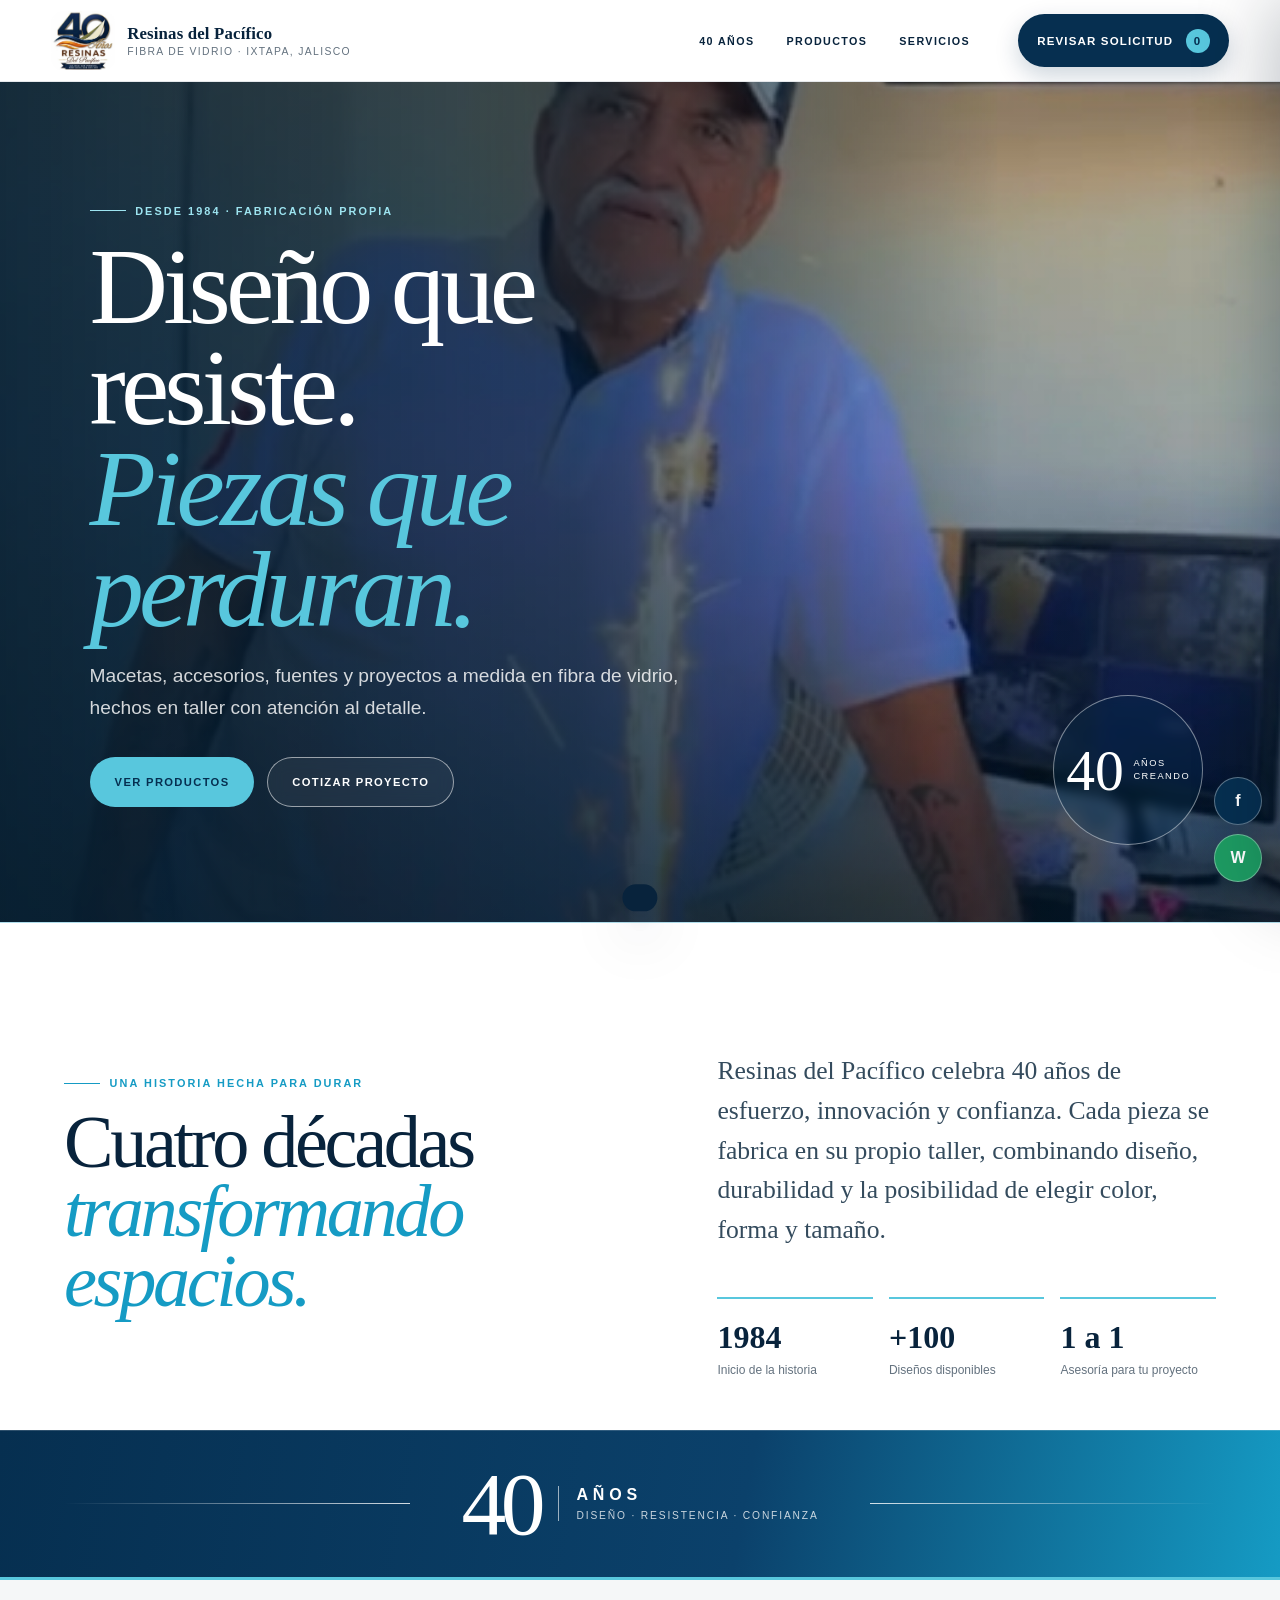
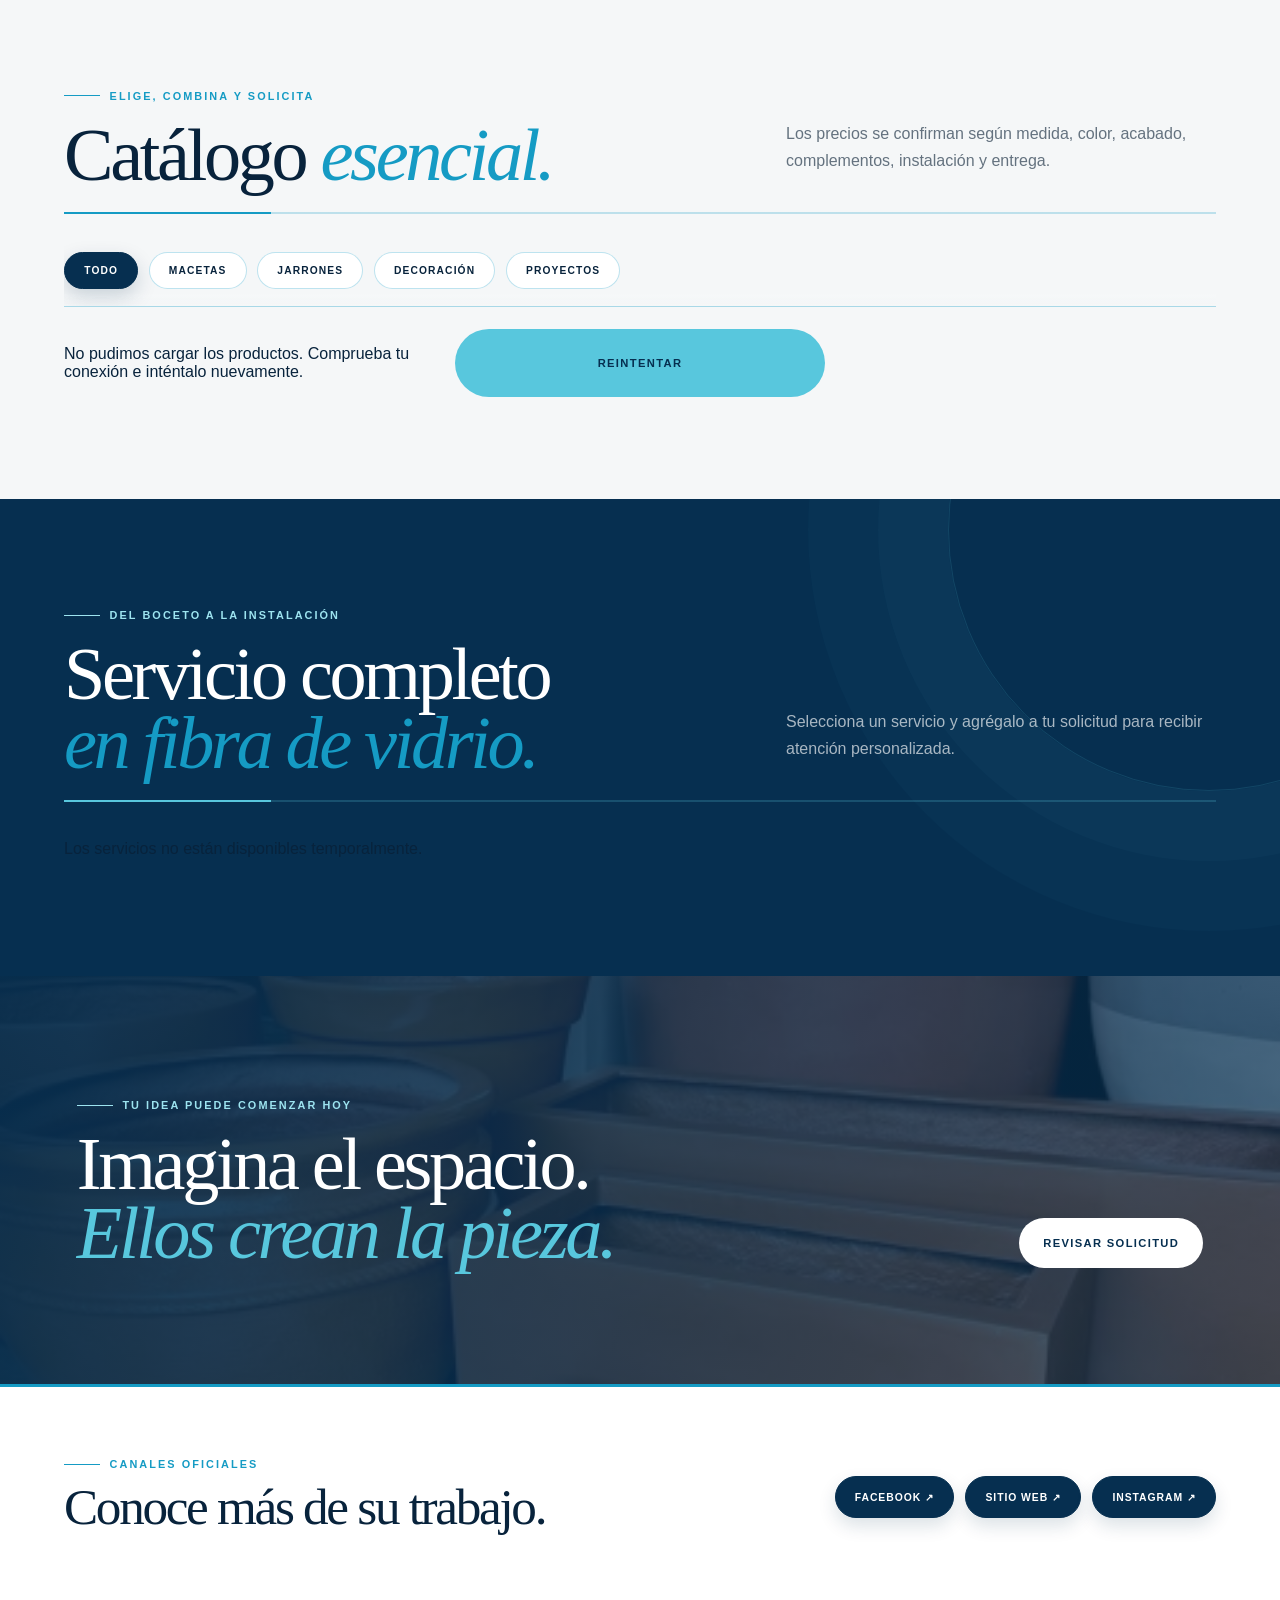
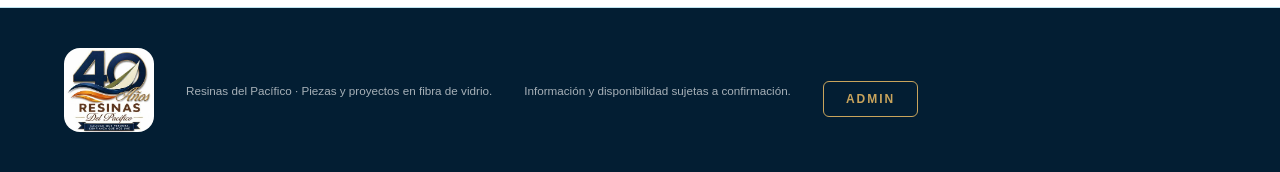
==== commit da6380b6: "Update index.html" ====
--- a/index.html
+++ b/index.html
@@ -107,11 +107,48 @@
     </section>
   </main>
 
-  <footer>
-    <img src="assets/logo.jpg" alt="" width="90" height="84">
-    <p>Resinas del Pacífico · Piezas y proyectos en fibra de vidrio.</p>
-    <p>Información y disponibilidad sujetas a confirmación.</p>
-  </footer>
+  
+<footer>
+  <img
+    src="assets/logo.jpg"
+    alt=""
+    width="90"
+    height="84"
+  >
+
+  <p>
+    Resinas del Pacífico ·
+    Piezas y proyectos en fibra de vidrio.
+  </p>
+
+  <p>
+    Información y disponibilidad
+    sujetas a confirmación.
+  </p>
+
+  <!-- ACCESO AL ADMINISTRADOR -->
+
+  <a
+    href="admin.html"
+    aria-label="Acceder al administrador"
+    style="
+      display:inline-block;
+      margin-top:18px;
+      padding:10px 22px;
+      border:1px solid #c9a45c;
+      border-radius:6px;
+      color:#c9a45c;
+      text-decoration:none;
+      font-size:12px;
+      letter-spacing:2px;
+      font-weight:600;
+    "
+  >
+    ADMIN
+  </a>
+
+</footer>
+
 
   <div class="floating-links" aria-label="Accesos rápidos">
     <a href="https://www.facebook.com/resinasdelpacifico" target="_blank" rel="noopener" aria-label="Abrir Facebook">f</a>
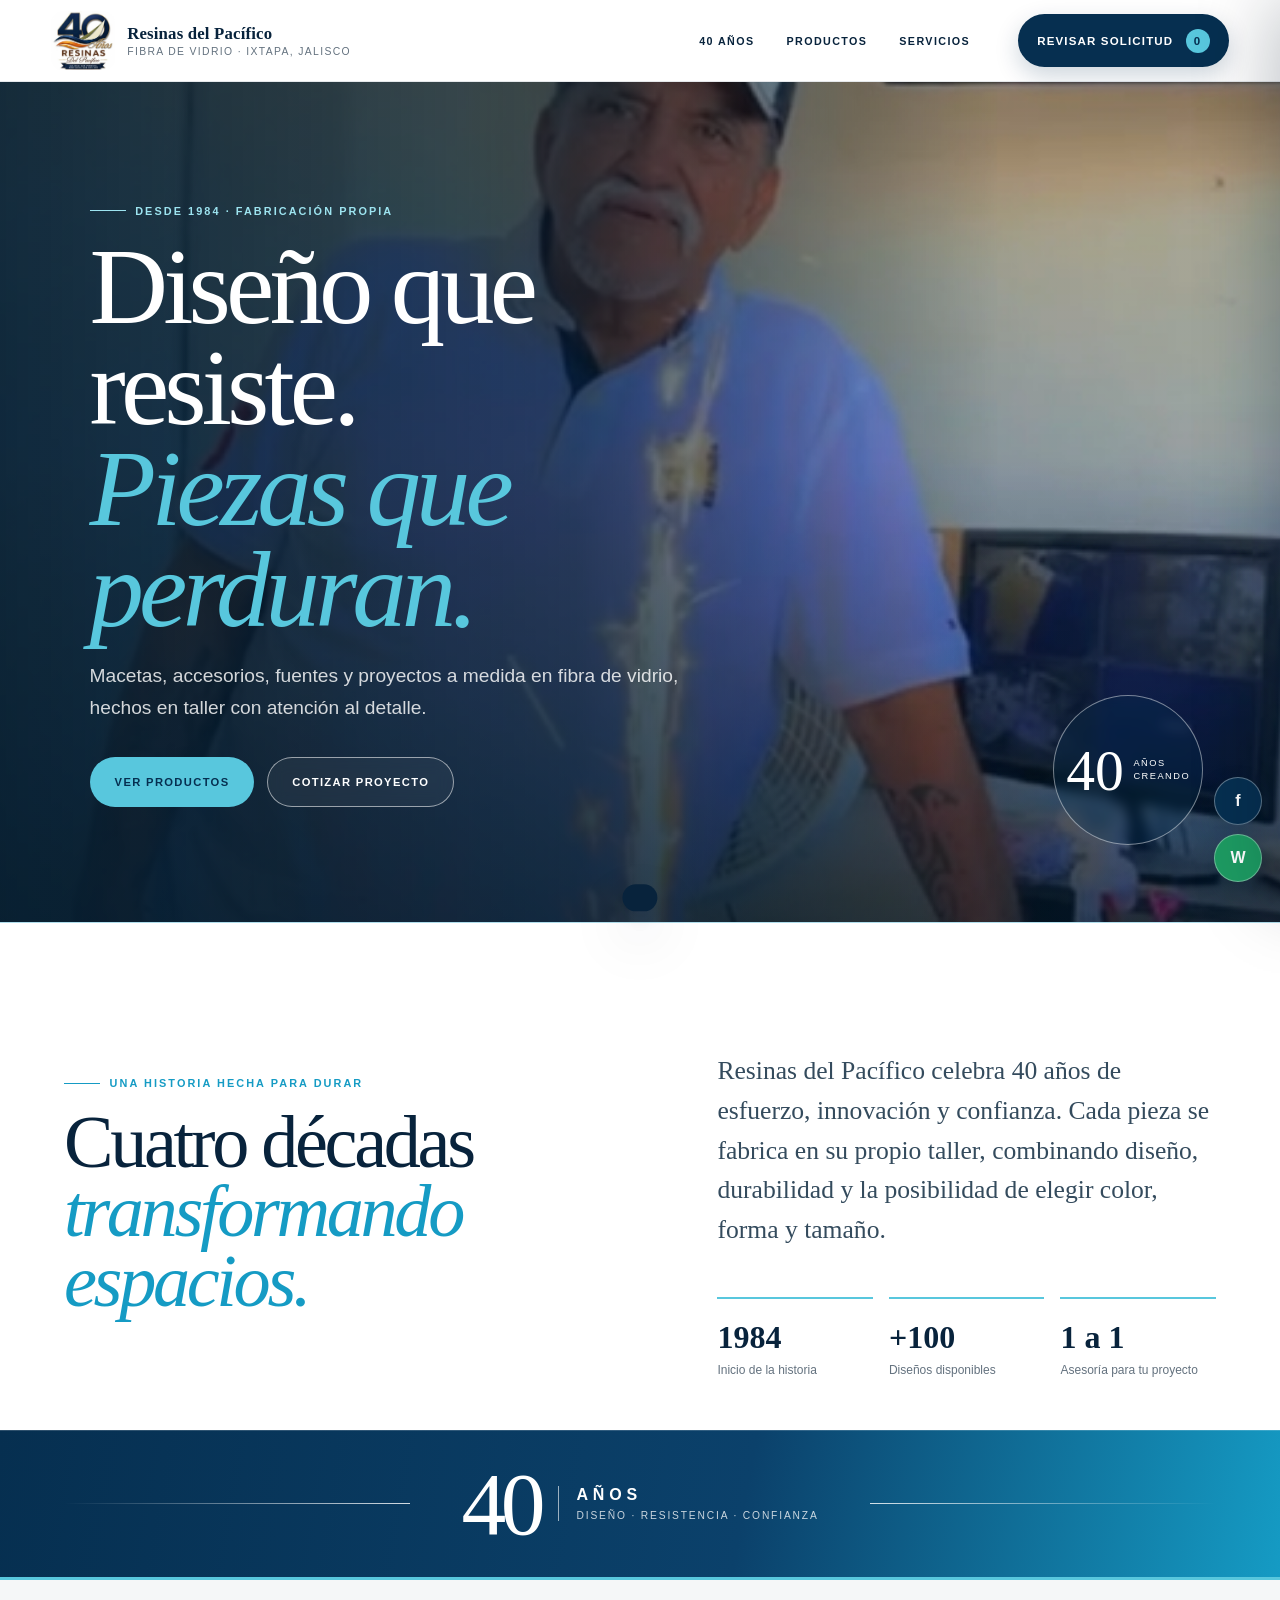
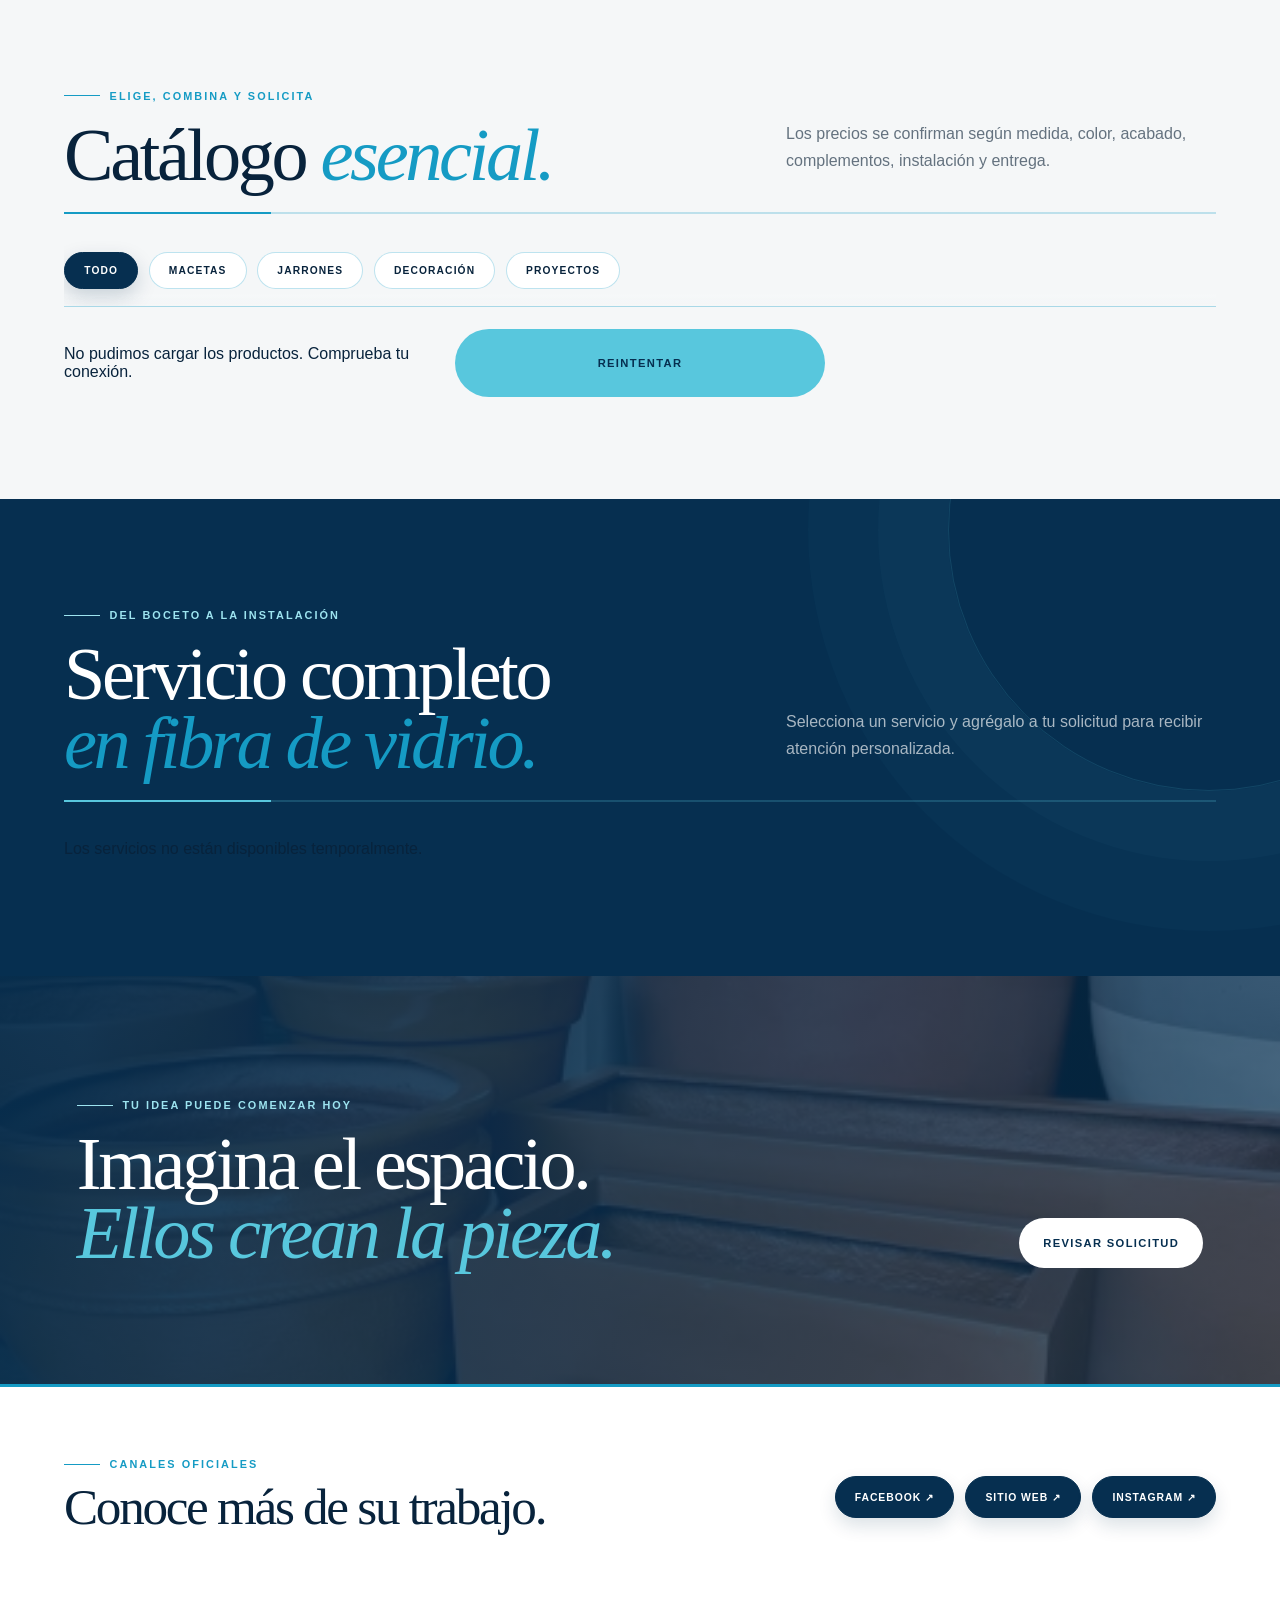
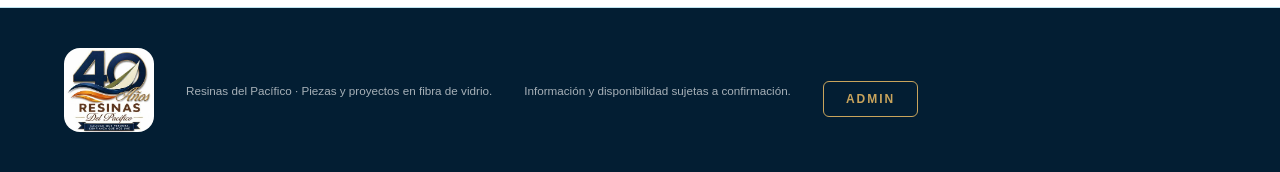
==== commit eb824dee: "Update index.html" ====
--- a/index.html
+++ b/index.html
@@ -198,6 +198,6 @@
   </aside>
 
   <div class="toast" id="toast" role="status" aria-live="polite"></div>
-  <script src="app.js" defer></script>
+  <script src="app.js?v=8" defer></script>
 </body>
 </html>
